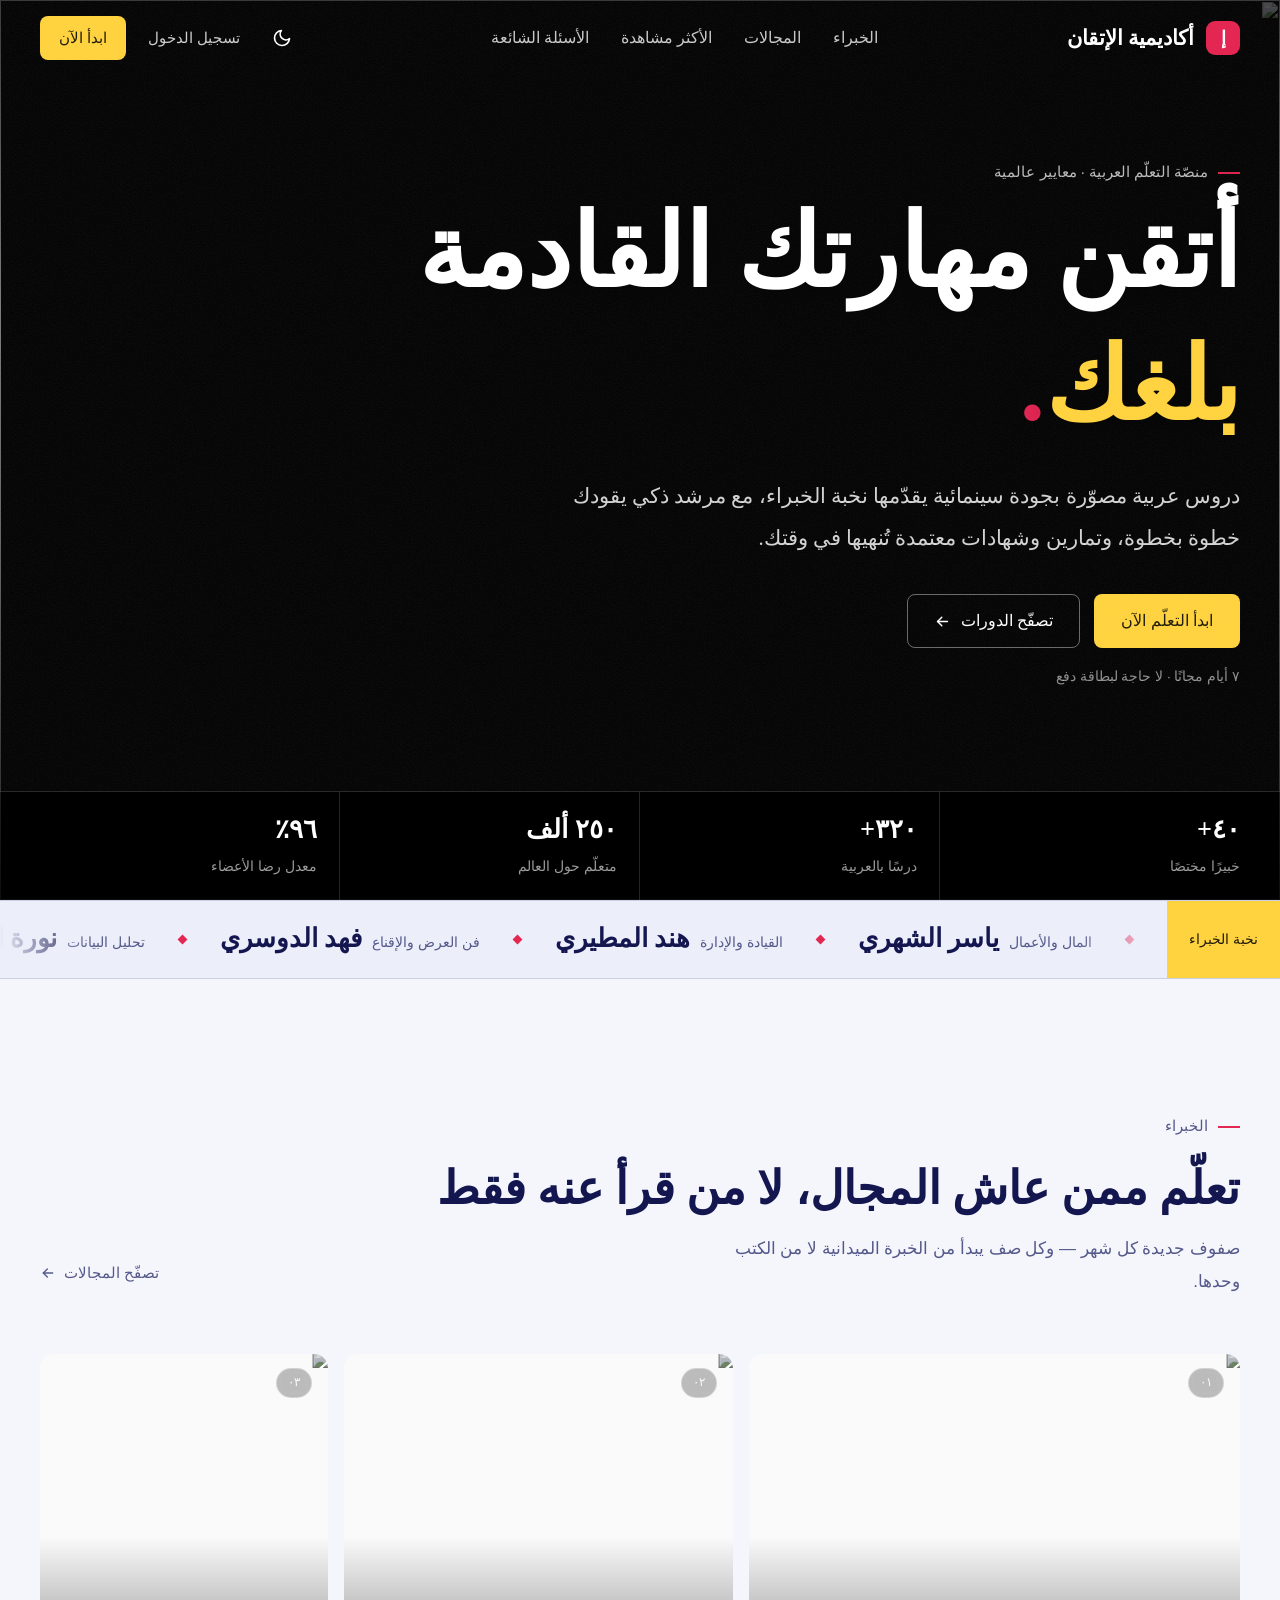
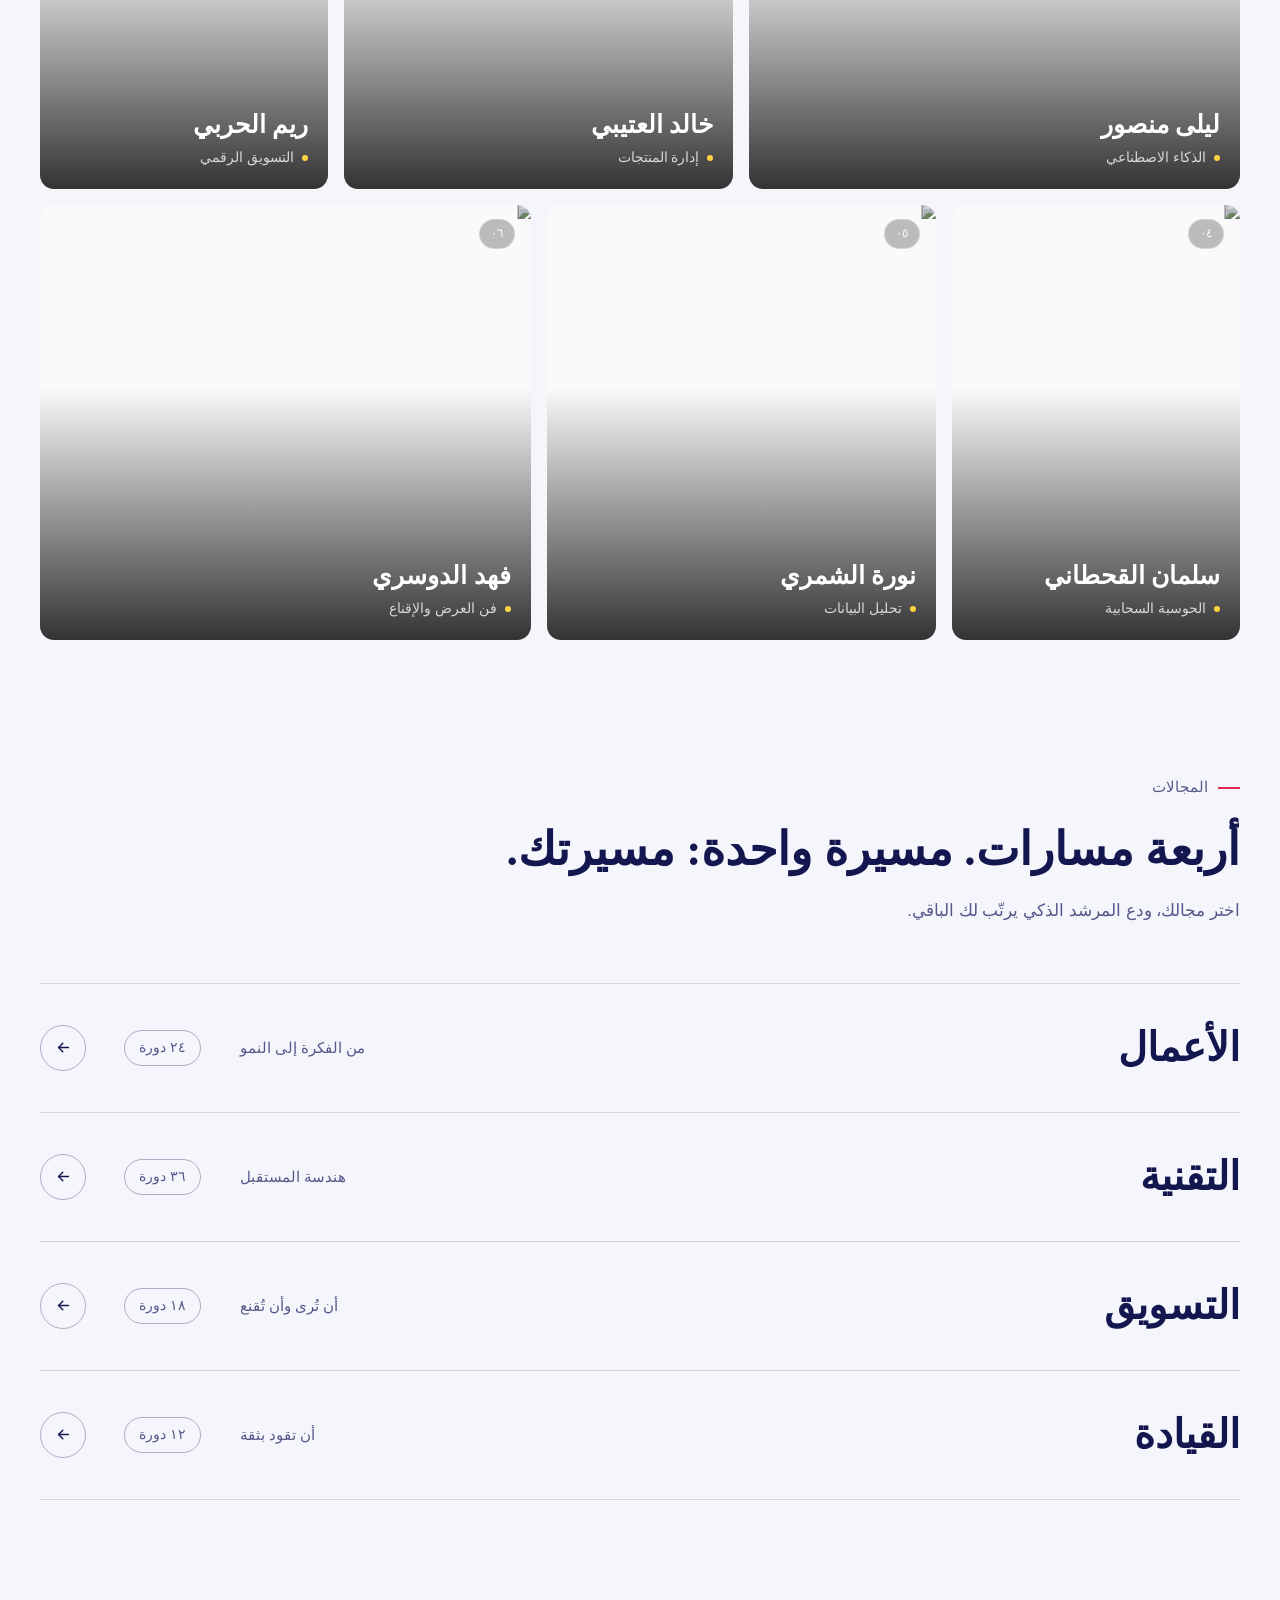
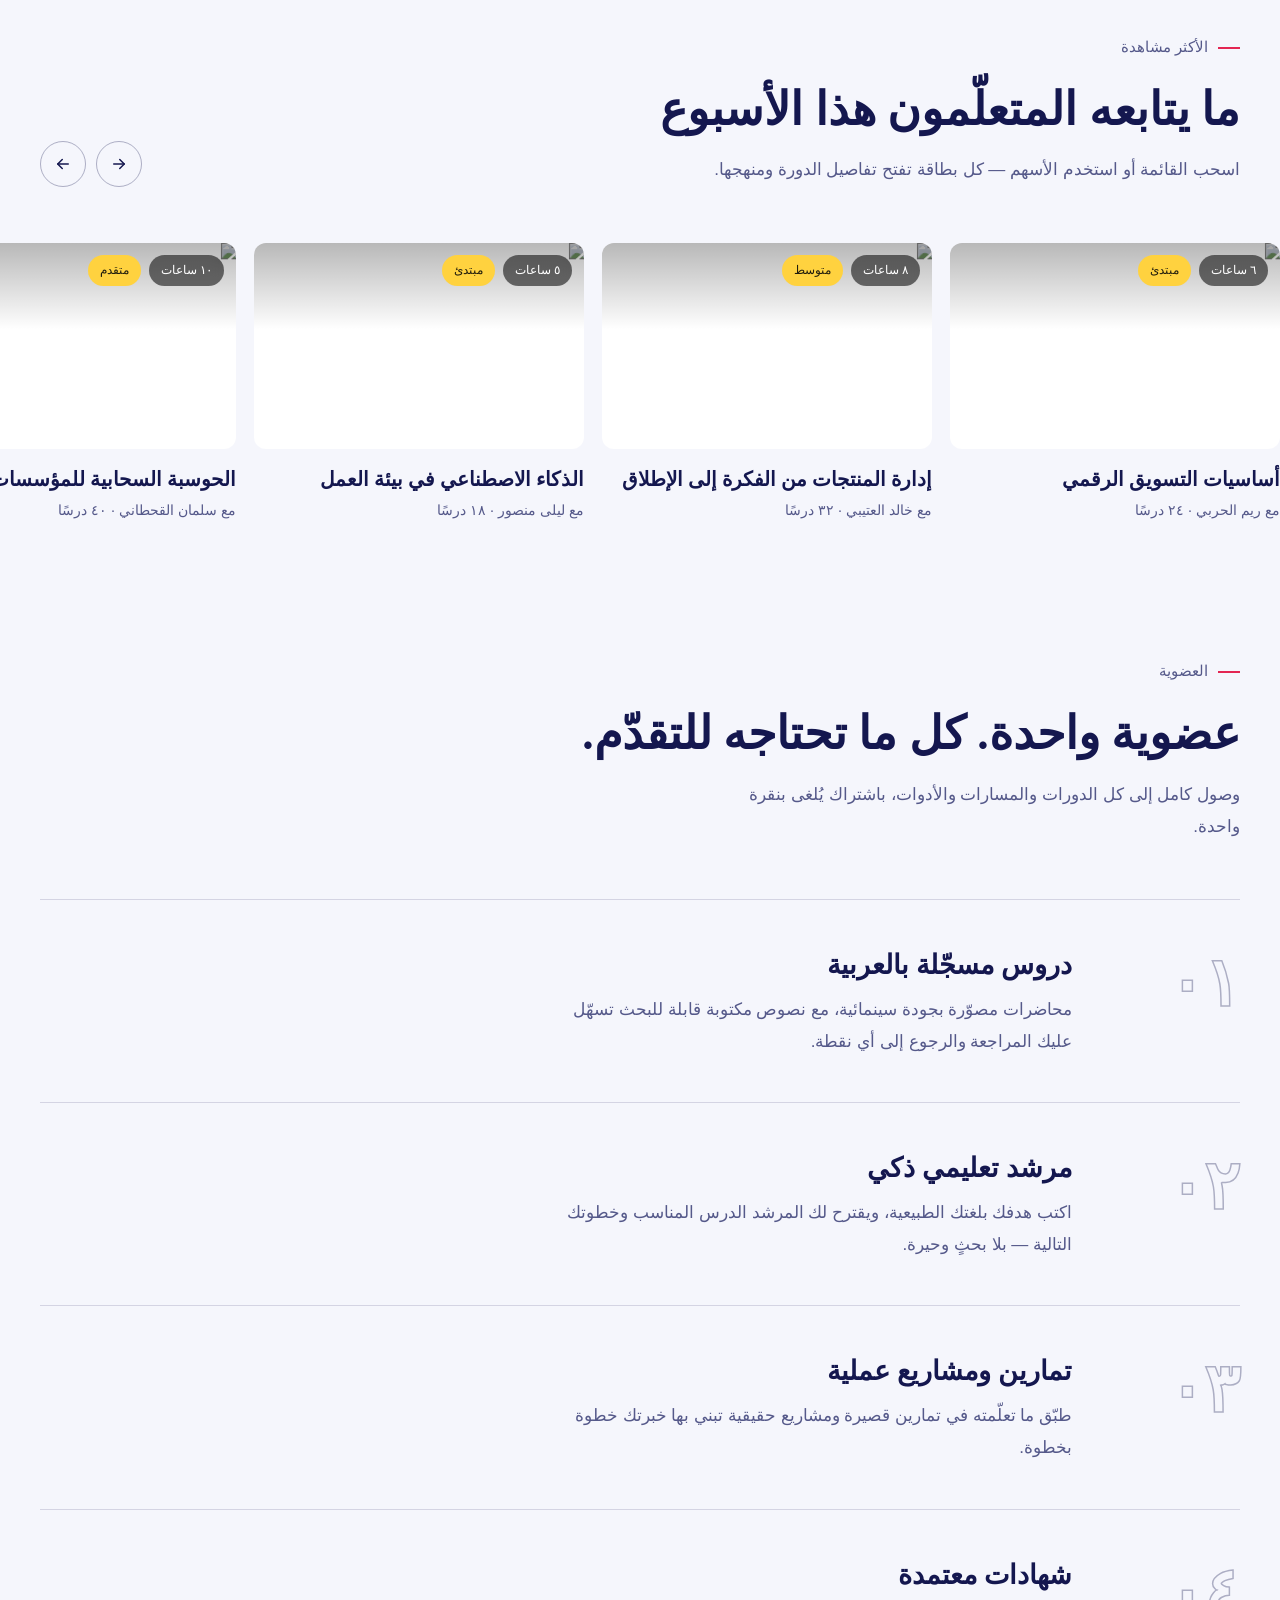
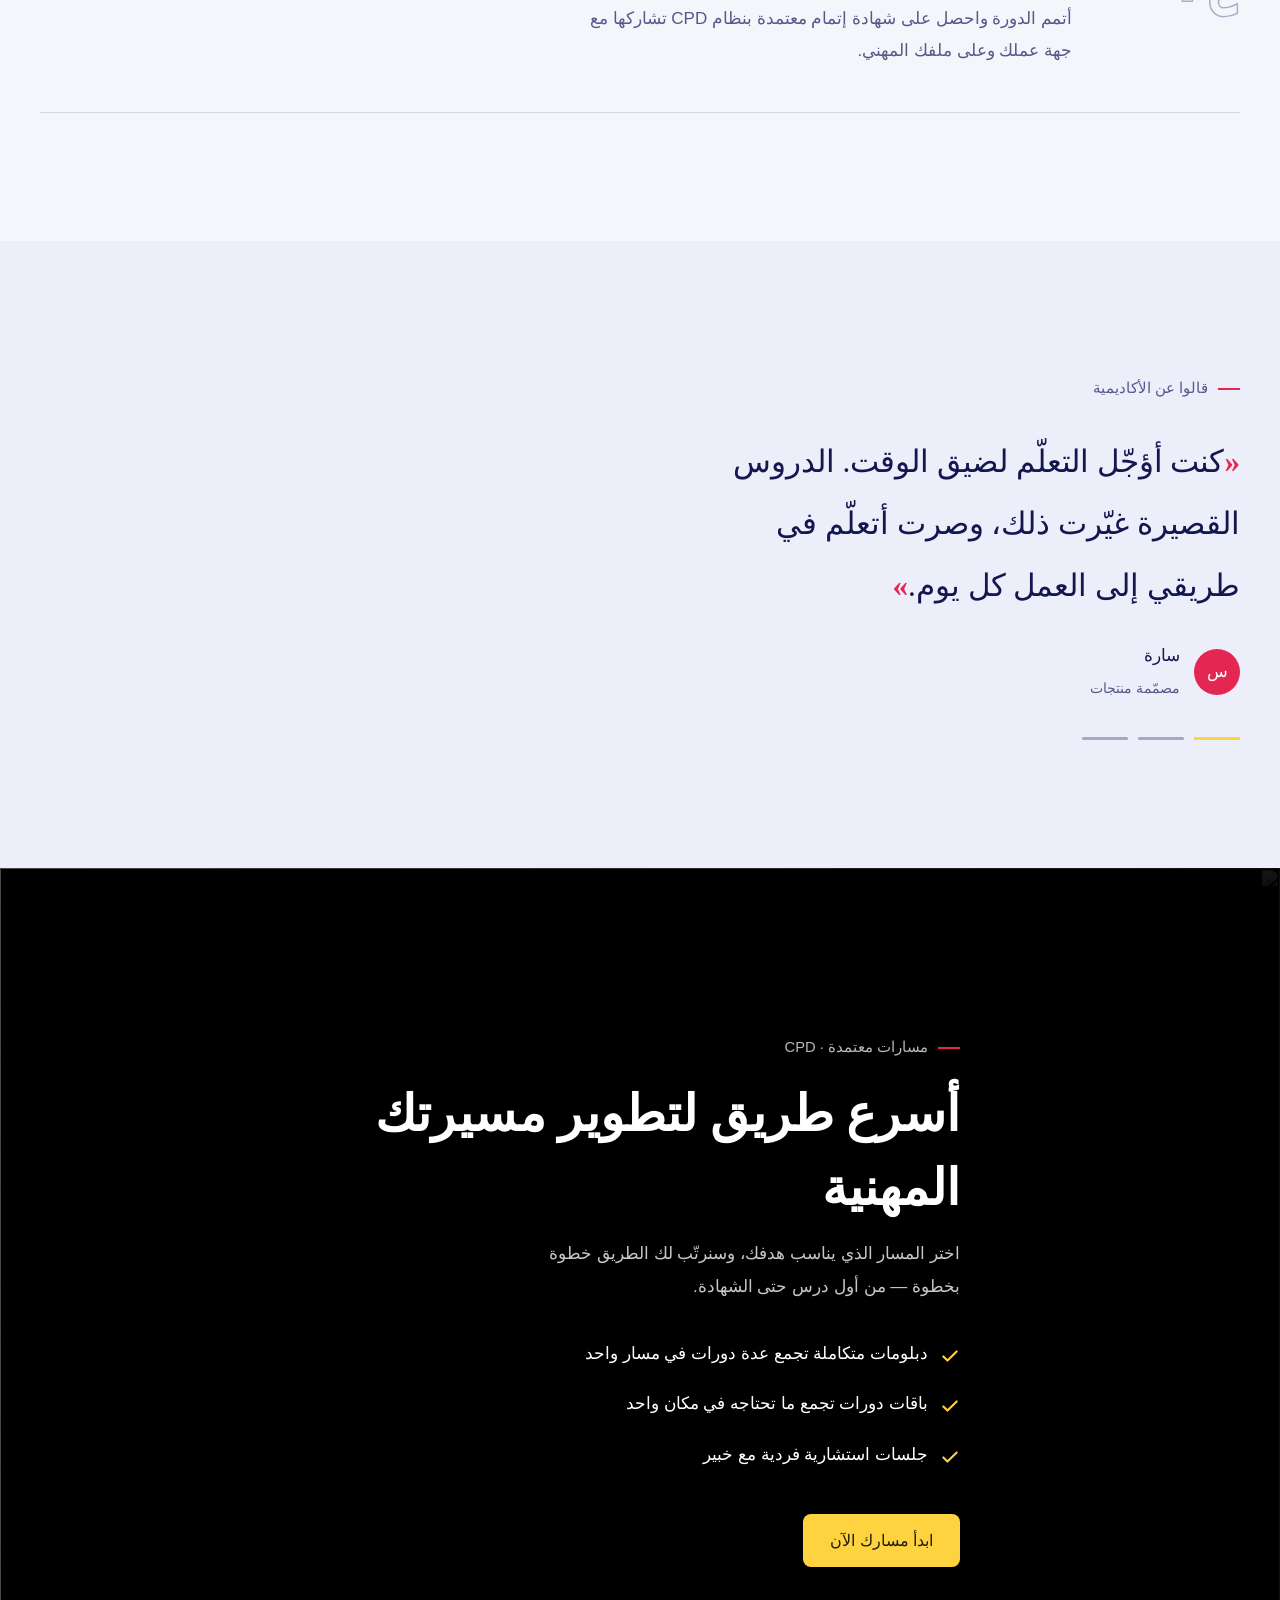
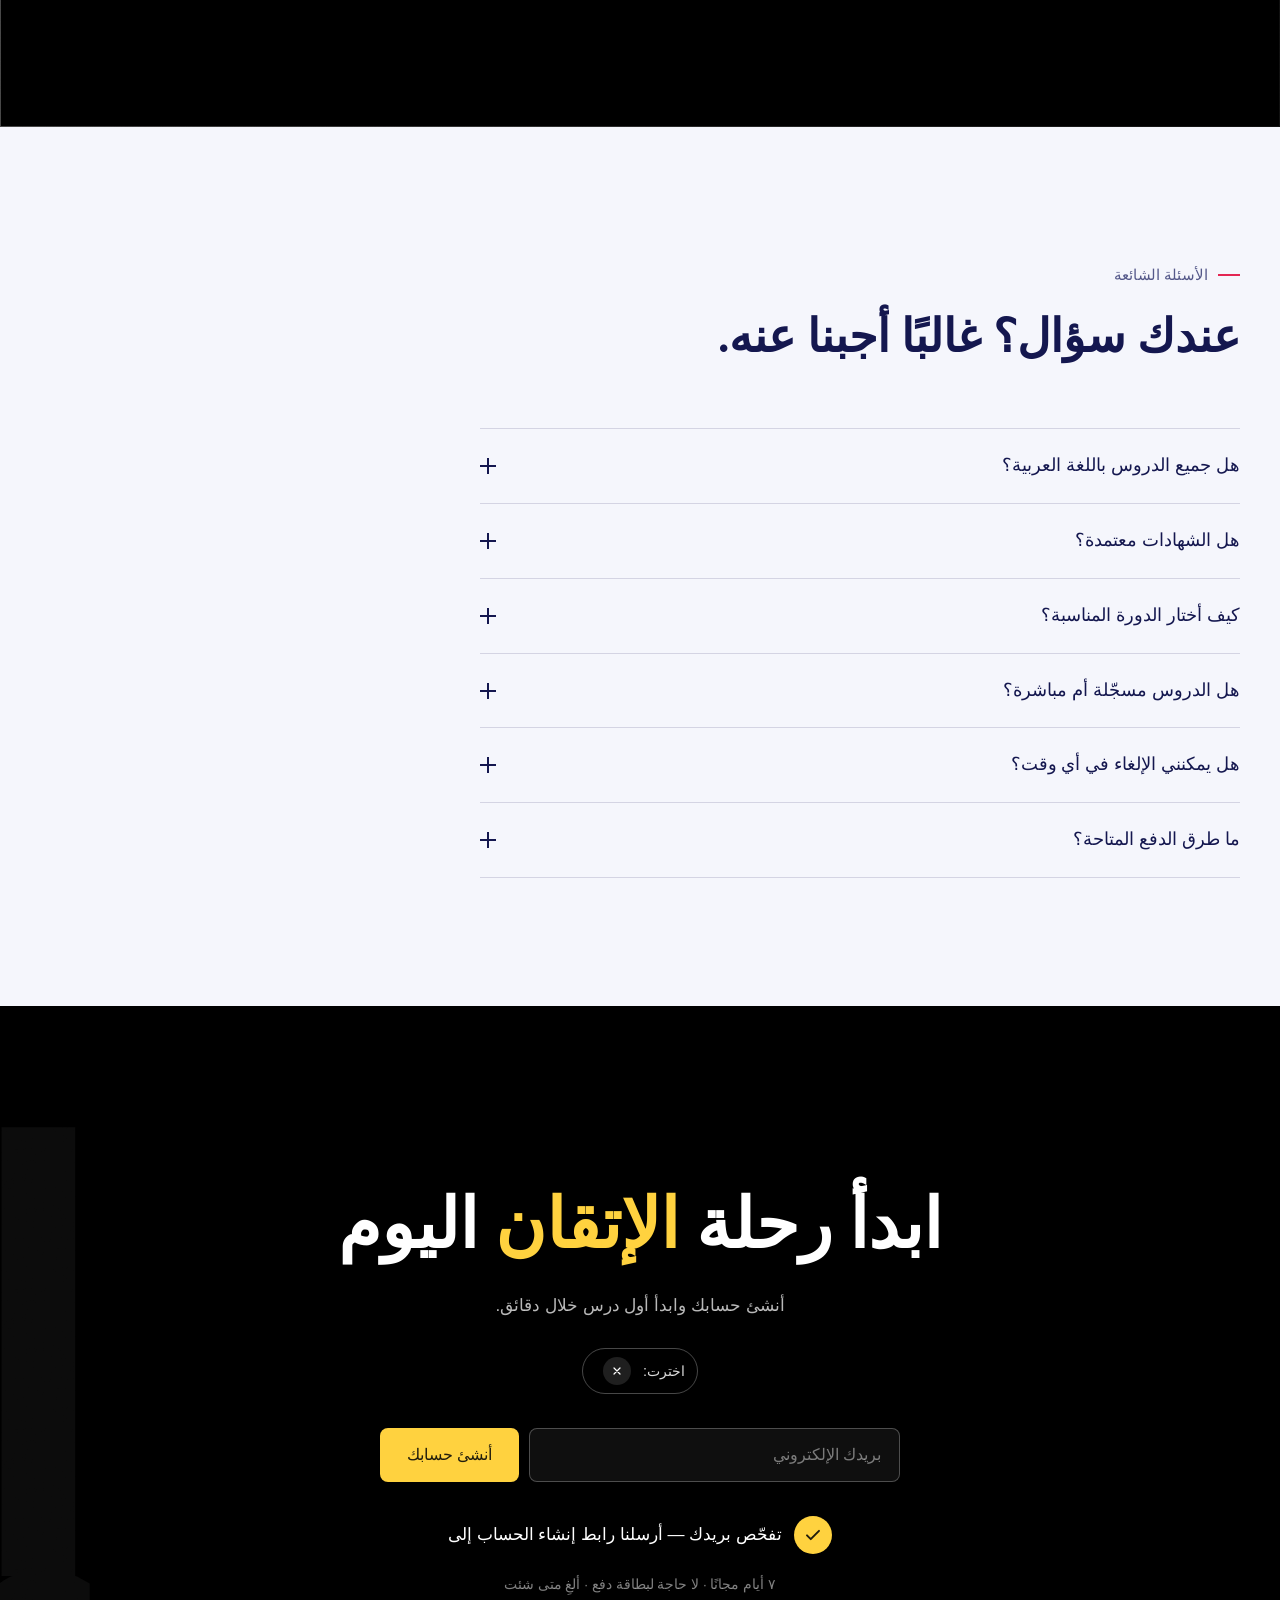
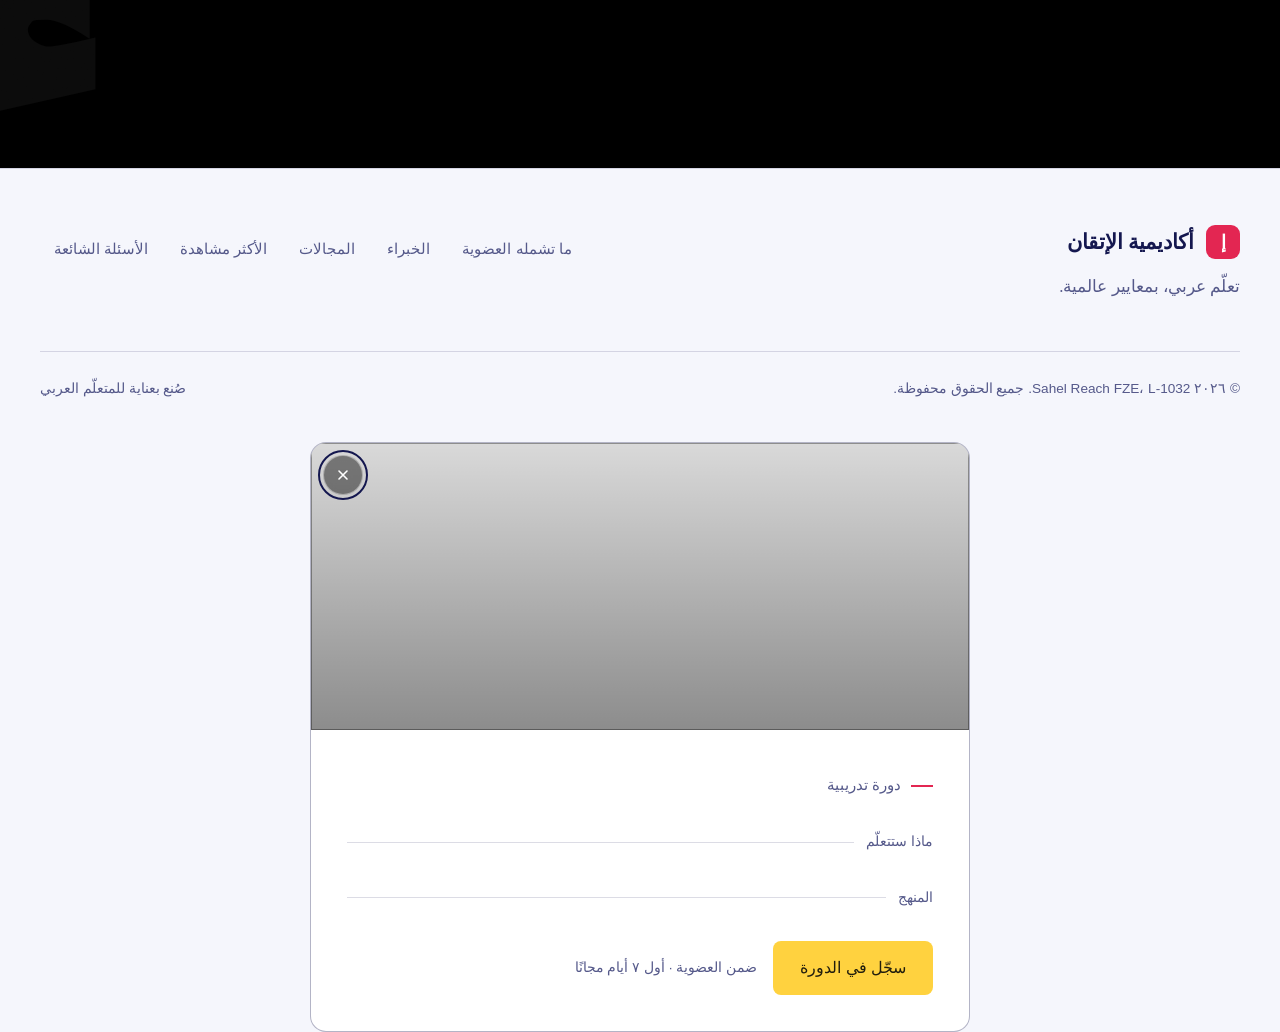
==== landing_6/index.html @ b489797e "add landing page" ====
<!doctype html>
<html lang="ar" dir="rtl">
<head>
<meta charset="utf-8">
<meta name="viewport" content="width=device-width, initial-scale=1, viewport-fit=cover">
<title>أكاديمية الإتقان | أتقن مهارتك القادمة بلغتك</title>
<meta name="description" content="دروس عربية مصوّرة بجودة سينمائية يقدّمها نخبة الخبراء، مع مرشد ذكي وتمارين وشهادات معتمدة.">
<meta name="theme-color" content="#000000" id="metaTheme">
<meta name="color-scheme" content="dark light">
<script>
/* Apply the saved (or system) theme before first paint to avoid a flash */
(function(){try{var t=localStorage.getItem("ma-theme");if(t!=="light"&&t!=="dark"){t=window.matchMedia&&window.matchMedia("(prefers-color-scheme: light)").matches?"light":"dark"}document.documentElement.setAttribute("data-theme",t)}catch(e){document.documentElement.setAttribute("data-theme","dark")}})();
</script>
<link rel="preconnect" href="https://cdn.jsdelivr.net" crossorigin>
<!-- Thmanyah font family (Sans / Serif Display / Serif Text) -->
<link rel="stylesheet" href="https://cdn.jsdelivr.net/npm/@dawod/thmanyah-font-web/index.css">
<style>
/* ================= Tokens ================= */
:root{
  --sans:"Thmanyah Sans","Segoe UI",Tahoma,sans-serif;
  --display:"Thmanyah Serif Display","Traditional Arabic",Georgia,serif;
  --text:"Thmanyah Serif Text","Traditional Arabic",Georgia,serif;
  --crimson:#e32652;
  --on-accent:#211d0d;
  --header-h:76px;
  --ease:cubic-bezier(.2,.7,.2,1);
}
:root,:root[data-theme="dark"]{
  color-scheme:dark;
  --bg:#000;--bg-soft:#0b0b0d;--surface:#141518;
  --fg:#fff;--muted:#9ea0a9;
  --line:rgba(255,255,255,.12);--line-strong:rgba(255,255,255,.24);
  --accent:#dcff00;--focus:#dcff00;--danger:#ff6d8d;
}
:root[data-theme="light"]{
  color-scheme:light;
  --bg:#f5f6fc;--bg-soft:#eceefa;--surface:#fff;
  --fg:#14174f;--muted:#55598a;
  --line:rgba(20,23,79,.15);--line-strong:rgba(20,23,79,.32);
  --accent:#ffd23f;--focus:#14174f;--danger:#c81e46;
}

/* ================= Base ================= */
*,*::before,*::after{box-sizing:border-box}
html{background:var(--bg);scroll-padding-top:calc(var(--header-h) + 20px)}
@media (prefers-reduced-motion:no-preference){html{scroll-behavior:smooth}}
@media (prefers-reduced-motion:reduce){html{scroll-behavior:auto}}
body{
  margin:0;background:var(--bg);color:var(--fg);
  font-family:var(--sans);font-size:1.0625rem;line-height:1.9;
  -webkit-font-smoothing:antialiased;
  transition:background-color .35s,color .35s;
}
h1,h2,h3,h4,p,blockquote,figure,ul,ol{margin:0}
ul,ol{padding:0;list-style:none}
a{color:inherit}
img,svg{max-width:100%}
img{display:block}
button{font:inherit;color:inherit}
::selection{background:var(--crimson);color:#fff}
:focus-visible{outline:2px solid var(--focus);outline-offset:3px;border-radius:4px}

.container{width:min(1200px,100% - 48px);margin-inline:auto}
.section{padding-block:clamp(72px,10vw,128px)}

/* Eyebrow label — a crimson dash, never letter-spacing on Arabic */
.eyebrow{display:inline-flex;align-items:center;gap:10px;font-size:.92rem;font-weight:500;color:var(--muted)}
.eyebrow::before{content:"";width:22px;height:2px;background:var(--crimson);flex:none}

/* ================= Buttons ================= */
.btn{
  display:inline-flex;align-items:center;justify-content:center;gap:10px;
  font-family:var(--sans);font-size:1rem;font-weight:500;line-height:1.6;
  padding:13px 26px;border-radius:8px;border:1px solid transparent;
  text-decoration:none;cursor:pointer;
  transition:filter .2s,background-color .2s,color .2s,border-color .2s,transform .15s;
}
.btn:active{transform:scale(.97)}
.btn-accent{background:var(--accent);color:var(--on-accent)}
.btn-accent:hover{filter:brightness(1.08)}
.btn-ghost{background:transparent;color:inherit;border-color:var(--line-strong)}
.btn-ghost:hover{border-color:currentColor}
.btn-sm{padding:9px 18px;font-size:.95rem}
.btn svg{width:17px;height:17px}

.icon-btn{
  width:46px;height:46px;border-radius:50%;
  border:1px solid var(--line-strong);background:transparent;
  display:inline-grid;place-items:center;cursor:pointer;flex:none;
  transition:background-color .25s,color .25s,border-color .25s,opacity .25s;
}
.icon-btn:hover:not(:disabled){background:var(--fg);color:var(--bg)}
.icon-btn:disabled{opacity:.3;cursor:default}
.icon-btn svg{width:18px;height:18px;fill:none;stroke:currentColor;stroke-width:2;stroke-linecap:round;stroke-linejoin:round}

/* ================= Skip link ================= */
.skip{position:absolute;inset-inline-start:16px;inset-block-start:-96px;background:var(--accent);color:var(--on-accent);padding:12px 24px;border-radius:8px;font-size:.95rem;font-weight:500;z-index:100;text-decoration:none;transition:inset-block-start .2s}
.skip:focus{inset-block-start:16px}

/* ================= Header ================= */
.site-header{
  position:fixed;inset-inline:0;top:0;z-index:50;color:#fff;
  border-bottom:1px solid transparent;
  transition:background-color .3s,color .3s,border-color .3s;
}
/* over the cinematic hero the header is always light-on-dark */
.site-header:not(.scrolled){--line:rgba(255,255,255,.22);--line-strong:rgba(255,255,255,.42)}
.site-header.scrolled{
  color:var(--fg);border-bottom-color:var(--line);background:var(--bg);
}
@supports (backdrop-filter:blur(1px)){
  .site-header.scrolled{background:color-mix(in srgb,var(--bg) 78%,transparent);backdrop-filter:blur(14px);-webkit-backdrop-filter:blur(14px)}
}
.header-in{display:flex;align-items:center;justify-content:space-between;gap:20px;min-height:var(--header-h)}
.brand{display:inline-flex;align-items:center;gap:12px;text-decoration:none}
.brand-mark{width:34px;height:34px;border-radius:9px;background:var(--crimson);color:#fff;display:grid;place-items:center;font-family:var(--display);font-weight:700;font-size:1.15rem;line-height:1;flex:none}
.brand-name{font-family:var(--display);font-weight:700;font-size:1.3rem;line-height:1.4}
.nav-links{display:flex;gap:4px}
.nav-links a{padding:10px 14px;text-decoration:none;opacity:.78;font-size:.97rem;border-radius:6px;transition:opacity .2s}
.nav-links a:hover{opacity:1;text-decoration:underline;text-underline-offset:8px;text-decoration-thickness:1.5px}
.nav-actions{display:flex;align-items:center;gap:8px}
.login-link{background:none;border:0;cursor:pointer;text-decoration:none;padding:10px 14px;font-size:.95rem;opacity:.8}
.login-link:hover{opacity:1}
.theme-toggle{width:40px;height:40px;border-radius:8px;border:1px solid transparent;background:transparent;display:grid;place-items:center;cursor:pointer;transition:border-color .2s}
.theme-toggle:hover{border-color:var(--line-strong)}
.theme-toggle svg{width:20px;height:20px;fill:none;stroke:currentColor;stroke-width:2;stroke-linecap:round;stroke-linejoin:round}
.theme-toggle .i-moon{display:none}
.theme-toggle[data-mode="light"] .i-sun{display:none}
.theme-toggle[data-mode="light"] .i-moon{display:block}
.burger{display:none;width:42px;height:42px;border-radius:8px}
@media (max-width:960px){.nav-links{display:none}.burger{display:inline-grid}}
@media (max-width:520px){.login-link{display:none}}

/* ================= Full-screen mobile menu ================= */
.menu{position:fixed;inset:0;z-index:70;background:var(--bg);display:flex;flex-direction:column;opacity:0;visibility:hidden;transition:opacity .3s,visibility .3s}
.menu.open{opacity:1;visibility:visible}
.menu-top{display:flex;align-items:center;justify-content:space-between;min-height:var(--header-h)}
.menu-nav{flex:1;display:flex;flex-direction:column;justify-content:center;padding-block:24px}
.menu-nav a{
  display:flex;align-items:center;gap:18px;padding-block:18px;
  border-top:1px solid var(--line);text-decoration:none;color:var(--fg);
  font-family:var(--display);font-weight:700;font-size:clamp(1.5rem,6.5vw,2.3rem);line-height:1.5;
  opacity:0;transform:translateY(14px);
  transition:opacity .45s var(--ease),transform .45s var(--ease);
}
.menu-nav a:last-of-type{border-bottom:1px solid var(--line)}
.menu.open .menu-nav a{opacity:1;transform:none}
.menu.open .menu-nav a:nth-child(1){transition-delay:.06s}
.menu.open .menu-nav a:nth-child(2){transition-delay:.12s}
.menu.open .menu-nav a:nth-child(3){transition-delay:.18s}
.menu.open .menu-nav a:nth-child(4){transition-delay:.24s}
.m-idx{font-family:var(--sans);font-size:.85rem;font-weight:500;color:var(--accent)}
.menu-nav svg{margin-inline-start:auto;width:22px;height:22px;color:var(--muted);flex:none}
.menu-foot{display:flex;gap:12px;padding-block:28px;flex-wrap:wrap}
.menu-foot .btn{flex:1;min-width:150px}

/* ================= Cinematic islands (always dark, both themes) ================= */
.cinema{position:relative;background:#000;color:#fff;overflow:hidden}
.cinema .eyebrow{color:rgba(255,255,255,.72)}
.cinema .btn-ghost{color:#fff;border-color:rgba(255,255,255,.4)}
.cinema .btn-ghost:hover{border-color:#fff;background:rgba(255,255,255,.08)}
.grain::after{
  content:"";position:absolute;inset:0;z-index:2;pointer-events:none;opacity:.08;mix-blend-mode:overlay;
  background-image:url("data:image/svg+xml,%3Csvg xmlns='http://www.w3.org/2000/svg' width='140' height='140'%3E%3Cfilter id='n'%3E%3CfeTurbulence type='fractalNoise' baseFrequency='.9' numOctaves='2' stitchTiles='stitch'/%3E%3CfeColorMatrix type='saturate' values='0'/%3E%3C/filter%3E%3Crect width='140' height='140' filter='url(%23n)'/%3E%3C/svg%3E");
}

/* ================= Hero ================= */
.hero{min-height:100vh;min-height:100svh;display:flex;flex-direction:column}
.hero-media{position:absolute;inset:0;z-index:0;overflow:hidden}
.hero-media img{width:100%;height:100%;object-fit:cover;filter:grayscale(.5) contrast(1.06) brightness(.72)}
@media (prefers-reduced-motion:no-preference){
  .hero-media img{animation:kb 30s var(--ease) infinite alternate;will-change:transform}
}
@keyframes kb{from{transform:scale(1.06)}to{transform:scale(1.17) translate(-1.5%,-1.5%)}}
.hero-scrim{position:absolute;inset:0;z-index:1;background:linear-gradient(180deg,rgba(0,0,0,.62) 0%,rgba(0,0,0,.12) 34%,rgba(0,0,0,.3) 62%,rgba(0,0,0,.84) 100%)}
.hero-main{position:relative;z-index:3;flex:1;display:flex;align-items:center;padding-top:calc(var(--header-h) + 24px);padding-bottom:48px}
.hero h1{font-family:var(--display);font-weight:900;font-size:clamp(2.6rem,8.2vw,6.3rem);line-height:1.32;text-shadow:0 2px 34px rgba(0,0,0,.5)}
.hero h1 .line{display:block}
.hl{color:var(--accent)}
.pr{color:var(--crimson)}
.hero-sub{max-width:42rem;color:rgba(255,255,255,.82);font-family:var(--text);font-size:clamp(1.05rem,2vw,1.3rem);line-height:2;margin-top:22px}
.hero-cta{display:flex;flex-wrap:wrap;gap:14px;margin-top:36px}
.hero-note{margin-top:16px;font-size:.85rem;color:rgba(255,255,255,.55)}
.hero-stats{position:relative;z-index:3;border-top:1px solid rgba(255,255,255,.16);background:rgba(0,0,0,.35)}
.stats-in{display:grid;grid-template-columns:repeat(4,1fr)}
.stat{padding:18px 22px;border-inline-start:1px solid rgba(255,255,255,.14)}
.stat:first-child{border-inline-start:0;padding-inline-start:0}
.stat b{display:block;font-family:var(--display);font-weight:700;font-size:clamp(1.15rem,2.4vw,1.65rem);line-height:1.5}
.stat span{font-size:.85rem;color:rgba(255,255,255,.6)}
@media (max-width:720px){
  .stats-in{grid-template-columns:1fr 1fr}
  .stat{border-inline-start:0;padding:12px 0}
  .stat:nth-child(n+3){border-top:1px solid rgba(255,255,255,.14)}
}
/* staggered entrance */
@media (prefers-reduced-motion:no-preference){
  .hero .eyebrow,.hero h1 .line,.hero-sub,.hero-cta,.hero-note{
    opacity:0;transform:translateY(26px);animation:settle .9s var(--ease) forwards;
  }
  .hero .eyebrow{animation-delay:.1s}
  .hero h1 .line:nth-child(1){animation-delay:.25s}
  .hero h1 .line:nth-child(2){animation-delay:.42s}
  .hero-sub{animation-delay:.58s}
  .hero-cta{animation-delay:.72s}
  .hero-note{animation-delay:.82s}
}
@keyframes settle{to{opacity:1;transform:none}}

/* ================= Experts marquee ================= */
.mq-band{display:flex;align-items:stretch;border-block:1px solid var(--line);background:var(--bg-soft);transition:background-color .35s,border-color .35s}
.mq-label{flex:none;display:flex;align-items:center;padding:14px 22px;font-size:.85rem;font-weight:500;background:var(--accent);color:var(--on-accent)}
.mq-mask{flex:1;overflow:hidden;-webkit-mask-image:linear-gradient(90deg,transparent,#000 8%,#000 92%,transparent);mask-image:linear-gradient(90deg,transparent,#000 8%,#000 92%,transparent)}
.mq-track{display:flex;width:max-content;direction:ltr}
@media (prefers-reduced-motion:no-preference){
  .mq-track{animation:mq 48s linear infinite}
  .mq-band:hover .mq-track{animation-play-state:paused}
}
@keyframes mq{to{transform:translateX(-50%)}}
@media (prefers-reduced-motion:reduce){.mq-mask{overflow-x:auto}}
.mq-set{display:flex;align-items:center;flex:none;padding-block:18px}
.mq-item{display:flex;align-items:baseline;gap:10px;white-space:nowrap}
.mq-name{font-family:var(--display);font-weight:700;font-size:clamp(1.15rem,2.4vw,1.6rem);line-height:1.6}
.mq-field{font-size:.85rem;color:var(--muted)}
.mq-sep{width:7px;height:7px;flex:none;background:var(--crimson);transform:rotate(45deg);margin-inline:clamp(18px,3vw,34px)}

/* ================= Section heads ================= */
.sec-head{display:flex;flex-wrap:wrap;align-items:flex-end;justify-content:space-between;gap:24px;margin-bottom:clamp(36px,5vw,56px)}
.sec-head h2{font-family:var(--display);font-weight:700;font-size:clamp(1.75rem,4vw,2.85rem);line-height:1.5;margin-top:14px}
.sec-sub{color:var(--muted);max-width:56ch;margin-top:10px}
.sec-link{display:inline-flex;align-items:center;gap:8px;font-size:.95rem;color:var(--muted);text-decoration:none;padding-bottom:10px;transition:color .2s}
.sec-link:hover{color:var(--fg)}
.sec-link svg{width:16px;height:16px;fill:none;stroke:currentColor;stroke-width:2;stroke-linecap:round;stroke-linejoin:round;transition:transform .3s}
.sec-link:hover svg{transform:translateX(-4px)}
.rail-nav{display:flex;gap:10px}

/* ================= Experts (asymmetric editorial grid) ================= */
.experts{display:grid;grid-template-columns:repeat(12,1fr);gap:16px;grid-auto-rows:clamp(280px,34vw,440px)}
.experts .sp5{grid-column:span 5}
.experts .sp4{grid-column:span 4}
.experts .sp3{grid-column:span 3}
.exp-card{position:relative;display:block;height:100%;border-radius:14px;overflow:hidden;background:var(--surface);text-decoration:none;color:#fff}
.exp-card img{position:absolute;inset:0;width:100%;height:100%;object-fit:cover;filter:grayscale(.65) contrast(1.05) brightness(.85);transform:scale(1.02);transition:transform .8s var(--ease),filter .5s}
.exp-card:hover img{transform:scale(1.07);filter:grayscale(0) contrast(1.02) brightness(.95)}
.exp-scrim{position:absolute;inset:0;background:linear-gradient(180deg,rgba(0,0,0,.02) 42%,rgba(0,0,0,.8) 100%)}
.exp-idx{position:absolute;inset-block-start:14px;inset-inline-start:16px;font-size:.78rem;color:rgba(255,255,255,.9);border:1px solid rgba(255,255,255,.35);border-radius:999px;padding:2px 11px;background:rgba(0,0,0,.25);backdrop-filter:blur(4px)}
.exp-info{position:absolute;inset-inline:0;inset-block-end:0;padding:18px 20px}
.exp-info h3{font-family:var(--display);font-weight:700;font-size:clamp(1.15rem,2vw,1.55rem);line-height:1.5}
.exp-field{display:flex;align-items:center;gap:8px;font-size:.85rem;color:rgba(255,255,255,.78);margin-top:2px}
.exp-field::before{content:"";width:6px;height:6px;border-radius:50%;background:var(--accent);flex:none}
.exp-go{position:absolute;inset-block-end:18px;inset-inline-end:16px;width:38px;height:38px;border-radius:50%;border:1px solid rgba(255,255,255,.45);display:grid;place-items:center;opacity:0;transform:translateY(8px);transition:.3s}
.exp-go svg{width:15px;height:15px;fill:none;stroke:#fff;stroke-width:2;stroke-linecap:round;stroke-linejoin:round}
.exp-card:hover .exp-go{opacity:1;transform:none}
@media (max-width:860px){
  .experts{grid-template-columns:1fr 1fr;grid-auto-rows:clamp(200px,52vw,300px)}
  .experts .sp3,.experts .sp4,.experts .sp5{grid-column:auto}
}

/* ================= Category index + cursor preview ================= */
.cat-row{
  display:grid;grid-template-columns:1fr auto auto auto;align-items:center;
  gap:clamp(16px,3vw,40px);padding-block:clamp(20px,3.5vw,34px);
  border-top:1px solid var(--line);text-decoration:none;transition:background-color .25s;
}
.cat-list li:last-child .cat-row{border-bottom:1px solid var(--line)}
.cat-row:hover{background:var(--bg-soft)}
.cat-name{font-family:var(--display);font-weight:700;font-size:clamp(1.5rem,3.4vw,2.5rem);line-height:1.5;transition:transform .3s var(--ease)}
.cat-row:hover .cat-name{transform:translateX(-10px)}
.cat-desc{color:var(--muted);font-size:.95rem}
.cat-count{font-size:.85rem;color:var(--muted);border:1px solid var(--line-strong);border-radius:999px;padding:4px 14px;white-space:nowrap}
.cat-arrow{width:46px;height:46px;border:1px solid var(--line-strong);border-radius:50%;display:grid;place-items:center;transition:background-color .3s,border-color .3s,color .3s}
.cat-arrow svg{width:17px;height:17px;fill:none;stroke:currentColor;stroke-width:2;stroke-linecap:round;stroke-linejoin:round;transition:transform .3s}
.cat-row:hover .cat-arrow{background:var(--accent);border-color:var(--accent);color:var(--on-accent)}
.cat-row:hover .cat-arrow svg{transform:translateX(-4px)}
@media (max-width:760px){.cat-desc{display:none}}
@media (max-width:480px){.cat-count{display:none}.cat-arrow{width:40px;height:40px}}
.cat-preview{position:fixed;top:0;left:0;width:290px;z-index:45;pointer-events:none}
.cat-preview-in{
  aspect-ratio:4/3;border-radius:14px;overflow:hidden;border:1px solid var(--line-strong);
  box-shadow:0 24px 60px rgba(0,0,0,.35);opacity:0;transform:scale(.85);
  transition:opacity .3s,transform .35s var(--ease);
}
.cat-preview.on .cat-preview-in{opacity:1;transform:scale(1)}
.cat-preview img{width:100%;height:100%;object-fit:cover;filter:grayscale(.2) contrast(1.05)}

/* ================= Course rail ================= */
.rail{
  display:flex;gap:18px;overflow-x:auto;scroll-snap-type:x proximity;
  padding-inline-start:max(24px,calc((100% - 1200px)/2));padding-inline-end:24px;
  scrollbar-width:none;cursor:grab;
}
.rail::-webkit-scrollbar{display:none}
.rail.dragging{cursor:grabbing;scroll-snap-type:none}
.rail.dragging *{user-select:none}
.rail > li{flex:none;width:min(76vw,330px);scroll-snap-align:start}
.course{display:block;width:100%;text-align:start;background:none;border:0;padding:0;cursor:pointer}
.course-cover{position:relative;display:block;aspect-ratio:16/10;border-radius:12px;overflow:hidden;background:var(--surface)}
.course-cover img{position:absolute;inset:0;width:100%;height:100%;object-fit:cover;filter:grayscale(.55) contrast(1.05) brightness(.88);transform:scale(1.02);transition:transform .7s var(--ease),filter .5s;-webkit-user-drag:none;user-select:none}
.course:hover .course-cover img{transform:scale(1.07);filter:grayscale(0) brightness(.95)}
.course-cover::after{content:"";position:absolute;inset:0;background:linear-gradient(180deg,rgba(0,0,0,.28),transparent 42%)}
.chips{position:absolute;inset-block-start:12px;inset-inline-start:12px;display:flex;gap:8px;z-index:1}
.chip{font-size:.78rem;padding:4px 12px;border-radius:999px;background:rgba(0,0,0,.55);color:#fff;backdrop-filter:blur(6px)}
.chip.level{background:var(--accent);color:var(--on-accent)}
.play{
  position:absolute;inset:0;margin:auto;width:58px;height:58px;border-radius:50%;
  background:var(--accent);color:var(--on-accent);display:grid;place-items:center;
  opacity:0;transform:scale(.8);transition:opacity .3s,transform .35s var(--ease);z-index:1;
}
.play svg{width:20px;height:20px;fill:currentColor}
.course:hover .play{opacity:1;transform:scale(1)}
.course-title{display:block;font-family:var(--display);font-weight:700;font-size:1.25rem;line-height:1.6;margin-top:14px}
.course:hover .course-title,.course:focus-visible .course-title{text-decoration:underline;text-underline-offset:6px;text-decoration-thickness:1.5px}
.course-meta{display:block;font-size:.9rem;color:var(--muted);margin-top:2px}

/* ================= Membership (numbered editorial rows) ================= */
.feats{border-top:1px solid var(--line);transition:border-color .35s}
.feat{
  display:grid;grid-template-columns:120px 1fr;gap:clamp(20px,4vw,48px);align-items:start;
  padding-block:clamp(28px,4vw,44px);border-bottom:1px solid var(--line);transition:border-color .35s;
}
.feat-num{font-family:var(--display);font-weight:900;font-size:clamp(2.6rem,6vw,4.2rem);line-height:1.2;color:var(--muted);opacity:.45;transition:opacity .3s}
.feat:hover .feat-num{opacity:.95}
@supports (-webkit-text-stroke:1px #000){
  .feat-num{color:transparent;opacity:1;-webkit-text-stroke:1.5px var(--line-strong)}
  .feat:hover .feat-num{-webkit-text-stroke-color:var(--crimson)}
}
.feat h3{font-family:var(--display);font-weight:700;font-size:clamp(1.3rem,2.4vw,1.7rem);line-height:1.6}
.feat p{color:var(--muted);max-width:54ch;margin-top:6px}
@media (max-width:640px){.feat{grid-template-columns:1fr;gap:4px;padding-block:26px}.feat-num{font-size:2.1rem}}

/* ================= Testimonials rotator ================= */
.quotes-sec{background:var(--bg-soft);transition:background-color .35s}
.quote-stage{position:relative;margin-top:28px}
.quote-slide{position:absolute;inset-inline:0;top:0;opacity:0;transform:translateY(18px);transition:opacity .6s,transform .6s var(--ease);pointer-events:none}
.quote-slide.active{opacity:1;transform:none;pointer-events:auto}
.quote-slide blockquote{font-family:var(--text);font-weight:400;font-size:clamp(1.3rem,3vw,1.95rem);line-height:2;max-width:34ch}
.qq{color:var(--crimson);font-family:var(--display);font-weight:900}
.q-who{display:flex;align-items:center;gap:14px;margin-top:22px}
.qa{width:46px;height:46px;border-radius:50%;background:var(--crimson);color:#fff;display:grid;place-items:center;font-weight:500;flex:none}
.qname{font-weight:500}
.qrole{color:var(--muted);font-size:.9rem}
.quote-nav{display:flex;gap:10px;margin-top:32px}
.qdot{width:46px;height:3px;border:0;padding:0;border-radius:99px;background:var(--line-strong);cursor:pointer;position:relative;overflow:hidden}
.qdot span{position:absolute;inset:0;background:var(--accent);transform:scaleX(0);transform-origin:right center}
.qdot.active span{animation:qfill 6s linear forwards}
.qdot:not(.active) span{animation:none;transform:scaleX(0)}
.quotes-sec:hover .qdot.active span{animation-play-state:paused}
@keyframes qfill{to{transform:scaleX(1)}}

/* ================= Career band (cinematic) ================= */
.band-media{position:absolute;inset:0;z-index:0}
.band-media img{width:100%;height:100%;object-fit:cover;filter:grayscale(.55) brightness(.5) contrast(1.05)}
.band-scrim{position:absolute;inset:0;z-index:1;background:linear-gradient(to left,rgba(0,0,0,.84),rgba(0,0,0,.25))}
.band-body{position:relative;z-index:3;max-width:640px;padding-block:clamp(90px,14vw,160px)}
.band-body h2{font-family:var(--display);font-weight:700;font-size:clamp(1.9rem,4.5vw,3.1rem);line-height:1.5;margin-top:16px}
.band-lead{color:rgba(255,255,255,.78);margin-top:12px;max-width:48ch}
.paths{margin-block:26px 34px}
.paths li{display:flex;gap:12px;align-items:flex-start;padding-block:9px}
.paths svg{width:20px;height:20px;flex:none;margin-top:8px;fill:none;stroke:var(--accent);stroke-width:2.5;stroke-linecap:round;stroke-linejoin:round}

/* ================= FAQ ================= */
.faq{max-width:760px}
.faq details{border-top:1px solid var(--line);transition:border-color .35s}
.faq details:last-child{border-bottom:1px solid var(--line)}
.faq summary{display:flex;align-items:center;justify-content:space-between;gap:20px;padding-block:22px;cursor:pointer;list-style:none;font-size:1.1rem;font-weight:500;line-height:1.7}
.faq summary::-webkit-details-marker{display:none}
.fx{position:relative;width:16px;height:16px;flex:none}
.fx::before,.fx::after{content:"";position:absolute;inset-inline:0;top:calc(50% - 1px);height:2px;background:var(--fg);transition:transform .35s var(--ease)}
.fx::after{transform:rotate(90deg)}
details[open] .fx::before{transform:rotate(45deg)}
details[open] .fx::after{transform:rotate(135deg)}
.faq-body{padding:0 0 26px;max-width:64ch;color:var(--muted)}
@media (prefers-reduced-motion:no-preference){
  .faq details[open] .faq-body{animation:fadeIn .45s ease}
}
@keyframes fadeIn{from{opacity:0;transform:translateY(-6px)}to{opacity:1;transform:none}}

/* ================= Final CTA (cinematic, always black) ================= */
.final{padding-block:clamp(96px,14vw,170px);text-align:center}
.final-glyph{
  position:absolute;inset-inline-end:-4%;top:50%;transform:translateY(-50%);z-index:0;
  font-family:var(--display);font-weight:900;font-size:min(46vw,560px);line-height:1;
  color:rgba(255,255,255,.045);pointer-events:none;user-select:none;
}
.final .container{position:relative;z-index:3}
.final h2{font-family:var(--display);font-weight:900;font-size:clamp(2.1rem,6vw,4.3rem);line-height:1.45}
.final h2 em{font-style:normal;color:var(--accent)}
.final .sub{color:rgba(255,255,255,.72);margin-top:14px}
.interest{display:inline-flex;align-items:center;gap:12px;margin-top:26px;padding:8px 12px 8px 20px;border:1px solid rgba(255,255,255,.28);border-radius:999px;font-size:.9rem;color:rgba(255,255,255,.85)}
.interest b{color:#fff}
.interest button{width:28px;height:28px;border-radius:50%;border:0;background:rgba(255,255,255,.12);color:#fff;display:grid;place-items:center;cursor:pointer}
.interest button:hover{background:var(--crimson)}
.interest svg{width:12px;height:12px;fill:none;stroke:currentColor;stroke-width:2.4;stroke-linecap:round}
.join-form{display:flex;gap:10px;max-width:520px;margin:34px auto 0}
.join-form input{
  flex:1;min-width:0;background:rgba(255,255,255,.06);border:1px solid rgba(255,255,255,.26);
  border-radius:8px;color:#fff;padding:13px 18px;font-family:inherit;font-size:1rem;
}
.join-form input::placeholder{color:rgba(255,255,255,.45)}
.join-form input:focus{outline:none;border-color:var(--accent)}
.join-form input[aria-invalid="true"]{border-color:var(--danger)}
.f-error{color:var(--danger);font-size:.9rem;margin-top:12px}
.f-ok{display:flex;align-items:center;justify-content:center;gap:12px;margin:34px auto 0;max-width:520px;text-align:start}
.ok-ico{width:38px;height:38px;border-radius:50%;background:var(--accent);color:var(--on-accent);display:grid;place-items:center;flex:none}
.ok-ico svg{width:18px;height:18px;fill:none;stroke:currentColor;stroke-width:2.6;stroke-linecap:round;stroke-linejoin:round}
.f-micro{margin-top:18px;font-size:.85rem;color:rgba(255,255,255,.5)}
@media (max-width:560px){.join-form{flex-direction:column}.join-form .btn{width:100%}}

/* ================= Footer ================= */
.site-footer{border-top:1px solid var(--line);padding-block:56px 40px;transition:border-color .35s}
.foot-top{display:flex;flex-wrap:wrap;justify-content:space-between;align-items:flex-start;gap:32px}
.foot-tag{color:var(--muted);margin-top:12px;font-family:var(--text);font-size:1.05rem}
.foot-links{display:flex;flex-wrap:wrap;gap:4px}
.foot-links a{color:var(--muted);text-decoration:none;padding:10px 14px;font-size:.95rem;border-radius:6px;transition:color .2s}
.foot-links a:hover{color:var(--fg)}
.foot-bar{display:flex;flex-wrap:wrap;justify-content:space-between;gap:12px;margin-top:48px;padding-top:24px;border-top:1px solid var(--line);font-size:.85rem;color:var(--muted)}

/* ================= Toast ================= */
.toast{
  position:fixed;inset-block-end:26px;inset-inline:0;margin-inline:auto;z-index:80;
  width:max-content;max-width:min(92vw,480px);
  display:flex;align-items:center;gap:12px;padding:12px 22px 12px 14px;
  background:var(--fg);color:var(--bg);border-radius:10px;box-shadow:0 14px 44px rgba(0,0,0,.4);
  opacity:0;transform:translateY(16px);pointer-events:none;transition:opacity .35s,transform .35s var(--ease);
}
.toast.show{opacity:1;transform:none}
.t-ico{width:26px;height:26px;border-radius:50%;background:var(--accent);color:var(--on-accent);display:grid;place-items:center;flex:none}
.t-ico svg{width:13px;height:13px;fill:none;stroke:currentColor;stroke-width:3;stroke-linecap:round;stroke-linejoin:round}

/* ================= Course dialog ================= */
.modal{
  width:min(660px,94vw);max-height:min(86vh,780px);
  border:1px solid var(--line-strong);border-radius:16px;background:var(--surface);color:var(--fg);
  padding:0;overflow:hidden;display:flex;flex-direction:column;
}
.modal::backdrop{background:rgba(0,0,0,.72)}
@media (prefers-reduced-motion:no-preference){
  .modal[open]{animation:modalIn .4s var(--ease)}
}
@keyframes modalIn{from{opacity:0;transform:translateY(26px) scale(.97)}to{opacity:1;transform:none}}
.modal-media{position:relative;aspect-ratio:16/7;flex:none}
.modal-media img{width:100%;height:100%;object-fit:cover;filter:grayscale(.4) contrast(1.05) brightness(.85)}
.modal-media::after{content:"";position:absolute;inset:0;background:linear-gradient(180deg,rgba(0,0,0,.15),rgba(0,0,0,.45))}
.modal-close{
  position:absolute;inset-block-start:12px;inset-inline-end:12px;z-index:1;
  width:40px;height:40px;border-radius:50%;border:1px solid rgba(255,255,255,.4);
  background:rgba(0,0,0,.45);color:#fff;backdrop-filter:blur(6px);
  display:grid;place-items:center;cursor:pointer;
}
.modal-close svg{width:16px;height:16px;fill:none;stroke:currentColor;stroke-width:2.4;stroke-linecap:round}
.modal-body{padding:clamp(22px,4vw,36px);overflow:auto}
.modal-body h3{font-family:var(--display);font-weight:700;font-size:clamp(1.35rem,3vw,1.8rem);line-height:1.6;margin-top:14px}
.m-meta{color:var(--muted);font-size:.95rem;margin-top:4px}
.m-h{display:flex;align-items:center;gap:12px;font-family:var(--sans);font-size:.9rem;font-weight:500;color:var(--muted);margin:28px 0 12px}
.m-h::after{content:"";flex:1;height:1px;background:var(--line)}
.m-learn li{display:flex;gap:10px;align-items:flex-start;padding-block:6px;font-size:.98rem}
.m-learn svg{width:18px;height:18px;flex:none;margin-top:9px;fill:none;stroke:var(--crimson);stroke-width:2.4;stroke-linecap:round;stroke-linejoin:round}
.m-syllabus li{display:flex;justify-content:space-between;gap:16px;padding-block:11px;border-top:1px solid var(--line);font-size:.95rem}
.ls-t{display:flex;gap:12px;align-items:baseline}
.ls-n{font-size:.8rem;color:var(--crimson)}
.ls-d{color:var(--muted);white-space:nowrap;font-size:.85rem}
.m-actions{display:flex;align-items:center;gap:16px;margin-top:30px;flex-wrap:wrap}
.m-note{font-size:.85rem;color:var(--muted)}

/* ================= Scroll reveal ================= */
@media (prefers-reduced-motion:no-preference){
  [data-reveal]{opacity:0;transform:translateY(26px);transition:opacity .7s ease var(--d,0s),transform .7s var(--ease) var(--d,0s)}
  [data-reveal].in{opacity:1;transform:none}
}
</style>
</head>
<body id="top">
<a class="skip" href="#main">تخطَّ إلى المحتوى</a>

<header class="site-header" id="siteHeader">
  <div class="container header-in">
    <a class="brand" href="#top" aria-label="أكاديمية الإتقان، الصفحة الرئيسية">
      <span class="brand-mark" aria-hidden="true">إ</span>
      <span class="brand-name">أكاديمية الإتقان</span>
    </a>
    <nav class="nav-links" aria-label="التنقل الرئيسي">
      <a href="#experts">الخبراء</a>
      <a href="#categories">المجالات</a>
      <a href="#popular">الأكثر مشاهدة</a>
      <a href="#faq">الأسئلة الشائعة</a>
    </nav>
    <div class="nav-actions">
      <button class="theme-toggle" id="themeToggle" type="button" aria-label="التبديل إلى المظهر الفاتح">
        <svg class="i-sun" viewBox="0 0 24 24" aria-hidden="true"><circle cx="12" cy="12" r="4"/><path d="M12 2v2M12 20v2M4.9 4.9l1.4 1.4M17.7 17.7l1.4 1.4M2 12h2M20 12h2M4.9 19.1l1.4-1.4M17.7 6.3l1.4-1.4"/></svg>
        <svg class="i-moon" viewBox="0 0 24 24" aria-hidden="true"><path d="M21 12.8A9 9 0 1 1 11.2 3a7 7 0 0 0 9.8 9.8z"/></svg>
      </button>
      <a class="login-link" href="#join">تسجيل الدخول</a>
      <a class="btn btn-accent btn-sm" href="#join">ابدأ الآن</a>
      <button class="icon-btn burger" id="burger" type="button" aria-label="فتح القائمة" aria-expanded="false" aria-controls="menu">
        <svg viewBox="0 0 24 24" aria-hidden="true"><path d="M3 6h18M3 12h18M3 18h12"/></svg>
      </button>
    </div>
  </div>
</header>

<!-- Full-screen mobile menu -->
<div class="menu" id="menu" role="dialog" aria-modal="true" aria-label="قائمة التنقل" aria-hidden="true">
  <div class="container menu-top">
    <a class="brand" href="#top">
      <span class="brand-mark" aria-hidden="true">إ</span>
      <span class="brand-name">أكاديمية الإتقان</span>
    </a>
    <button class="icon-btn" id="menuClose" type="button" aria-label="إغلاق القائمة">
      <svg viewBox="0 0 24 24" aria-hidden="true"><path d="M6 6l12 12M18 6L6 18"/></svg>
    </button>
  </div>
  <nav class="container menu-nav" aria-label="قائمة الأقسام">
    <a href="#experts"><span class="m-idx">٠١</span>الخبراء<svg viewBox="0 0 24 24" fill="none" stroke="currentColor" stroke-width="2" stroke-linecap="round" stroke-linejoin="round" aria-hidden="true"><path d="M19 12H5"/><path d="M11 6l-6 6 6 6"/></svg></a>
    <a href="#categories"><span class="m-idx">٠٢</span>المجالات<svg viewBox="0 0 24 24" fill="none" stroke="currentColor" stroke-width="2" stroke-linecap="round" stroke-linejoin="round" aria-hidden="true"><path d="M19 12H5"/><path d="M11 6l-6 6 6 6"/></svg></a>
    <a href="#popular"><span class="m-idx">٠٣</span>الأكثر مشاهدة<svg viewBox="0 0 24 24" fill="none" stroke="currentColor" stroke-width="2" stroke-linecap="round" stroke-linejoin="round" aria-hidden="true"><path d="M19 12H5"/><path d="M11 6l-6 6 6 6"/></svg></a>
    <a href="#faq"><span class="m-idx">٠٤</span>الأسئلة الشائعة<svg viewBox="0 0 24 24" fill="none" stroke="currentColor" stroke-width="2" stroke-linecap="round" stroke-linejoin="round" aria-hidden="true"><path d="M19 12H5"/><path d="M11 6l-6 6 6 6"/></svg></a>
  </nav>
  <div class="container menu-foot">
    <a class="btn btn-ghost" href="#join">تسجيل الدخول</a>
    <a class="btn btn-accent" href="#join">ابدأ الآن</a>
  </div>
</div>

<main id="main">

  <!-- ============ Hero ============ -->
  <section class="hero cinema" aria-labelledby="hero-title">
    <div class="hero-media"><img src="https://picsum.photos/seed/ma-hero/1920/1080.jpg" alt="" fetchpriority="high" decoding="async"></div>
    <div class="hero-scrim" aria-hidden="true"></div>
    <div class="hero-main grain">
      <div class="container">
        <p class="eyebrow">منصّة التعلّم العربية · معايير عالمية</p>
        <h1 id="hero-title">
          <span class="line">أتقن مهارتك القادمة</span>
          <span class="line"><span class="hl">بلغك</span><span class="pr">.</span></span>
        </h1>
        <p class="hero-sub">دروس عربية مصوّرة بجودة سينمائية يقدّمها نخبة الخبراء، مع مرشد ذكي يقودك خطوة بخطوة، وتمارين وشهادات معتمدة تُنهيها في وقتك.</p>
        <div class="hero-cta">
          <a class="btn btn-accent" href="#join">ابدأ التعلّم الآن</a>
          <a class="btn btn-ghost" href="#popular">تصفّح الدورات
            <svg viewBox="0 0 24 24" fill="none" stroke="currentColor" stroke-width="2" stroke-linecap="round" stroke-linejoin="round" aria-hidden="true"><path d="M19 12H5"/><path d="M11 6l-6 6 6 6"/></svg>
          </a>
        </div>
        <p class="hero-note">٧ أيام مجانًا · لا حاجة لبطاقة دفع</p>
      </div>
    </div>
    <div class="hero-stats">
      <div class="container stats-in">
        <div class="stat"><b>٤٠+</b><span>خبيرًا مختصًا</span></div>
        <div class="stat"><b>٣٢٠+</b><span>درسًا بالعربية</span></div>
        <div class="stat"><b>٢٥٠ ألف</b><span>متعلّم حول العالم</span></div>
        <div class="stat"><b>٩٦٪</b><span>معدل رضا الأعضاء</span></div>
      </div>
    </div>
  </section>

  <!-- ============ Experts marquee ============ -->
  <div class="mq-band" aria-label="نخبة الخبراء">
    <span class="mq-label">نخبة الخبراء</span>
    <div class="mq-mask">
      <div class="mq-track">
        <ul class="mq-set">
          <li class="mq-item"><span class="mq-name">ليلى منصور</span><span class="mq-field">الذكاء الاصطناعي</span></li>
          <li class="mq-sep" aria-hidden="true"></li>
          <li class="mq-item"><span class="mq-name">خالد العتيبي</span><span class="mq-field">إدارة المنتجات</span></li>
          <li class="mq-sep" aria-hidden="true"></li>
          <li class="mq-item"><span class="mq-name">ريم الحربي</span><span class="mq-field">التسويق الرقمي</span></li>
          <li class="mq-sep" aria-hidden="true"></li>
          <li class="mq-item"><span class="mq-name">سلمان القحطاني</span><span class="mq-field">الحوسبة السحابية</span></li>
          <li class="mq-sep" aria-hidden="true"></li>
          <li class="mq-item"><span class="mq-name">نورة الشمري</span><span class="mq-field">تحليل البيانات</span></li>
          <li class="mq-sep" aria-hidden="true"></li>
          <li class="mq-item"><span class="mq-name">فهد الدوسري</span><span class="mq-field">فن العرض والإقناع</span></li>
          <li class="mq-sep" aria-hidden="true"></li>
          <li class="mq-item"><span class="mq-name">هند المطيري</span><span class="mq-field">القيادة والإدارة</span></li>
          <li class="mq-sep" aria-hidden="true"></li>
          <li class="mq-item"><span class="mq-name">ياسر الشهري</span><span class="mq-field">المال والأعمال</span></li>
          <li class="mq-sep" aria-hidden="true"></li>
        </ul>
        <ul class="mq-set" aria-hidden="true">
          <li class="mq-item"><span class="mq-name">ليلى منصور</span><span class="mq-field">الذكاء الاصطناعي</span></li>
          <li class="mq-sep"></li>
          <li class="mq-item"><span class="mq-name">خالد العتيبي</span><span class="mq-field">إدارة المنتجات</span></li>
          <li class="mq-sep"></li>
          <li class="mq-item"><span class="mq-name">ريم الحربي</span><span class="mq-field">التسويق الرقمي</span></li>
          <li class="mq-sep"></li>
          <li class="mq-item"><span class="mq-name">سلمان القحطاني</span><span class="mq-field">الحوسبة السحابية</span></li>
          <li class="mq-sep"></li>
          <li class="mq-item"><span class="mq-name">نورة الشمري</span><span class="mq-field">تحليل البيانات</span></li>
          <li class="mq-sep"></li>
          <li class="mq-item"><span class="mq-name">فهد الدوسري</span><span class="mq-field">فن العرض والإقناع</span></li>
          <li class="mq-sep"></li>
          <li class="mq-item"><span class="mq-name">هند المطيري</span><span class="mq-field">القيادة والإدارة</span></li>
          <li class="mq-sep"></li>
          <li class="mq-item"><span class="mq-name">ياسر الشهري</span><span class="mq-field">المال والأعمال</span></li>
          <li class="mq-sep"></li>
        </ul>
      </div>
    </div>
  </div>

  <!-- ============ Experts ============ -->
  <section class="section" id="experts" aria-labelledby="experts-title">
    <div class="container">
      <div class="sec-head" data-reveal>
        <div class="sec-head-txt">
          <p class="eyebrow">الخبراء</p>
          <h2 id="experts-title">تعلّم ممن عاش المجال، لا من قرأ عنه فقط</h2>
          <p class="sec-sub">صفوف جديدة كل شهر — وكل صف يبدأ من الخبرة الميدانية لا من الكتب وحدها.</p>
        </div>
        <a class="sec-link" href="#categories">تصفّح المجالات
          <svg viewBox="0 0 24 24" aria-hidden="true"><path d="M19 12H5"/><path d="M11 6l-6 6 6 6"/></svg>
        </a>
      </div>
      <ul class="experts">
        <li class="sp5" data-reveal><a class="exp-card" href="#popular">
          <img src="https://picsum.photos/seed/ma-x1/700/900.jpg" alt="" loading="lazy" decoding="async">
          <span class="exp-scrim" aria-hidden="true"></span>
          <span class="exp-idx">٠١</span>
          <div class="exp-info"><h3>ليلى منصور</h3><p class="exp-field">الذكاء الاصطناعي</p></div>
          <span class="exp-go" aria-hidden="true"><svg viewBox="0 0 24 24"><path d="M19 12H5"/><path d="M11 6l-6 6 6 6"/></svg></span>
        </a></li>
        <li class="sp4" data-reveal style="--d:.08s"><a class="exp-card" href="#popular">
          <img src="https://picsum.photos/seed/ma-x2/700/900.jpg" alt="" loading="lazy" decoding="async">
          <span class="exp-scrim" aria-hidden="true"></span>
          <span class="exp-idx">٠٢</span>
          <div class="exp-info"><h3>خالد العتيبي</h3><p class="exp-field">إدارة المنتجات</p></div>
          <span class="exp-go" aria-hidden="true"><svg viewBox="0 0 24 24"><path d="M19 12H5"/><path d="M11 6l-6 6 6 6"/></svg></span>
        </a></li>
        <li class="sp3" data-reveal style="--d:.16s"><a class="exp-card" href="#popular">
          <img src="https://picsum.photos/seed/ma-x3/700/900.jpg" alt="" loading="lazy" decoding="async">
          <span class="exp-scrim" aria-hidden="true"></span>
          <span class="exp-idx">٠٣</span>
          <div class="exp-info"><h3>ريم الحربي</h3><p class="exp-field">التسويق الرقمي</p></div>
          <span class="exp-go" aria-hidden="true"><svg viewBox="0 0 24 24"><path d="M19 12H5"/><path d="M11 6l-6 6 6 6"/></svg></span>
        </a></li>
        <li class="sp3" data-reveal><a class="exp-card" href="#popular">
          <img src="https://picsum.photos/seed/ma-x4/700/900.jpg" alt="" loading="lazy" decoding="async">
          <span class="exp-scrim" aria-hidden="true"></span>
          <span class="exp-idx">٠٤</span>
          <div class="exp-info"><h3>سلمان القحطاني</h3><p class="exp-field">الحوسبة السحابية</p></div>
          <span class="exp-go" aria-hidden="true"><svg viewBox="0 0 24 24"><path d="M19 12H5"/><path d="M11 6l-6 6 6 6"/></svg></span>
        </a></li>
        <li class="sp4" data-reveal style="--d:.08s"><a class="exp-card" href="#popular">
          <img src="https://picsum.photos/seed/ma-x5/700/900.jpg" alt="" loading="lazy" decoding="async">
          <span class="exp-scrim" aria-hidden="true"></span>
          <span class="exp-idx">٠٥</span>
          <div class="exp-info"><h3>نورة الشمري</h3><p class="exp-field">تحليل البيانات</p></div>
          <span class="exp-go" aria-hidden="true"><svg viewBox="0 0 24 24"><path d="M19 12H5"/><path d="M11 6l-6 6 6 6"/></svg></span>
        </a></li>
        <li class="sp5" data-reveal style="--d:.16s"><a class="exp-card" href="#popular">
          <img src="https://picsum.photos/seed/ma-x6/700/900.jpg" alt="" loading="lazy" decoding="async">
          <span class="exp-scrim" aria-hidden="true"></span>
          <span class="exp-idx">٠٦</span>
          <div class="exp-info"><h3>فهد الدوسري</h3><p class="exp-field">فن العرض والإقناع</p></div>
          <span class="exp-go" aria-hidden="true"><svg viewBox="0 0 24 24"><path d="M19 12H5"/><path d="M11 6l-6 6 6 6"/></svg></span>
        </a></li>
      </ul>
    </div>
  </section>

  <!-- ============ Category index ============ -->
  <section class="section" id="categories" aria-labelledby="cats-title" style="padding-block-start:0">
    <div class="container">
      <div class="sec-head" data-reveal>
        <div class="sec-head-txt">
          <p class="eyebrow">المجالات</p>
          <h2 id="cats-title">أربعة مسارات. مسيرة واحدة: مسيرتك.</h2>
          <p class="sec-sub">اختر مجالك، ودع المرشد الذكي يرتّب لك الباقي.</p>
        </div>
      </div>
      <ul class="cat-list" id="catList">
        <li data-reveal><a class="cat-row" href="#popular" data-img="https://picsum.photos/seed/ma-cat1/600/450.jpg">
          <span class="cat-name">الأعمال</span>
          <span class="cat-desc">من الفكرة إلى النمو</span>
          <span class="cat-count">٢٤ دورة</span>
          <span class="cat-arrow" aria-hidden="true"><svg viewBox="0 0 24 24"><path d="M19 12H5"/><path d="M11 6l-6 6 6 6"/></svg></span>
        </a></li>
        <li data-reveal style="--d:.06s"><a class="cat-row" href="#popular" data-img="https://picsum.photos/seed/ma-cat2/600/450.jpg">
          <span class="cat-name">التقنية</span>
          <span class="cat-desc">هندسة المستقبل</span>
          <span class="cat-count">٣٦ دورة</span>
          <span class="cat-arrow" aria-hidden="true"><svg viewBox="0 0 24 24"><path d="M19 12H5"/><path d="M11 6l-6 6 6 6"/></svg></span>
        </a></li>
        <li data-reveal style="--d:.12s"><a class="cat-row" href="#popular" data-img="https://picsum.photos/seed/ma-cat3/600/450.jpg">
          <span class="cat-name">التسويق</span>
          <span class="cat-desc">أن تُرى وأن تُقنع</span>
          <span class="cat-count">١٨ دورة</span>
          <span class="cat-arrow" aria-hidden="true"><svg viewBox="0 0 24 24"><path d="M19 12H5"/><path d="M11 6l-6 6 6 6"/></svg></span>
        </a></li>
        <li data-reveal style="--d:.18s"><a class="cat-row" href="#popular" data-img="https://picsum.photos/seed/ma-cat4/600/450.jpg">
          <span class="cat-name">القيادة</span>
          <span class="cat-desc">أن تقود بثقة</span>
          <span class="cat-count">١٢ دورة</span>
          <span class="cat-arrow" aria-hidden="true"><svg viewBox="0 0 24 24"><path d="M19 12H5"/><path d="M11 6l-6 6 6 6"/></svg></span>
        </a></li>
      </ul>
    </div>
  </section>

  <!-- Floating preview that follows the cursor over the category rows -->
  <div class="cat-preview" id="catPreview" aria-hidden="true">
    <div class="cat-preview-in"><img id="catPreviewImg" alt=""></div>
  </div>

  <!-- ============ Popular courses rail ============ -->
  <section class="section" id="popular" aria-labelledby="popular-title" style="padding-block-start:0">
    <div class="container">
      <div class="sec-head" data-reveal>
        <div class="sec-head-txt">
          <p class="eyebrow">الأكثر مشاهدة</p>
          <h2 id="popular-title">ما يتابعه المتعلّمون هذا الأسبوع</h2>
          <p class="sec-sub">اسحب القائمة أو استخدم الأسهم — كل بطاقة تفتح تفاصيل الدورة ومنهجها.</p>
        </div>
        <div class="rail-nav">
          <button class="icon-btn" id="railPrev" type="button" aria-label="السابق">
            <svg viewBox="0 0 24 24" aria-hidden="true"><path d="M5 12h14"/><path d="M13 6l6 6-6 6"/></svg>
          </button>
          <button class="icon-btn" id="railNext" type="button" aria-label="التالي">
            <svg viewBox="0 0 24 24" aria-hidden="true"><path d="M19 12H5"/><path d="M11 6l-6 6 6 6"/></svg>
          </button>
        </div>
      </div>
    </div>
    <div class="rail-wrap" data-reveal>
      <ul class="rail" id="courseRail"></ul>
    </div>
  </section>

  <!-- ============ Membership ============ -->
  <section class="section" id="membership" aria-labelledby="membership-title" style="padding-block-start:0">
    <div class="container">
      <div class="sec-head" data-reveal>
        <div class="sec-head-txt">
          <p class="eyebrow">العضوية</p>
          <h2 id="membership-title">عضوية واحدة. كل ما تحتاجه للتقدّم.</h2>
          <p class="sec-sub">وصول كامل إلى كل الدورات والمسارات والأدوات، باشتراك يُلغى بنقرة واحدة.</p>
        </div>
      </div>
      <ul class="feats">
        <li class="feat" data-reveal>
          <span class="feat-num" aria-hidden="true">٠١</span>
          <div><h3>دروس مسجّلة بالعربية</h3><p>محاضرات مصوّرة بجودة سينمائية، مع نصوص مكتوبة قابلة للبحث تسهّل عليك المراجعة والرجوع إلى أي نقطة.</p></div>
        </li>
        <li class="feat" data-reveal style="--d:.06s">
          <span class="feat-num" aria-hidden="true">٠٢</span>
          <div><h3>مرشد تعليمي ذكي</h3><p>اكتب هدفك بلغتك الطبيعية، ويقترح لك المرشد الدرس المناسب وخطوتك التالية — بلا بحثٍ وحيرة.</p></div>
        </li>
        <li class="feat" data-reveal style="--d:.12s">
          <span class="feat-num" aria-hidden="true">٠٣</span>
          <div><h3>تمارين ومشاريع عملية</h3><p>طبّق ما تعلّمته في تمارين قصيرة ومشاريع حقيقية تبني بها خبرتك خطوة بخطوة.</p></div>
        </li>
        <li class="feat" data-reveal style="--d:.18s">
          <span class="feat-num" aria-hidden="true">٠٤</span>
          <div><h3>شهادات معتمدة</h3><p>أتمم الدورة واحصل على شهادة إتمام معتمدة بنظام CPD تشاركها مع جهة عملك وعلى ملفك المهني.</p></div>
        </li>
      </ul>
    </div>
  </section>

  <!-- ============ Testimonials ============ -->
  <section class="section quotes-sec" aria-label="شهادات الأعضاء" data-reveal>
    <div class="container">
      <p class="eyebrow">قالوا عن الأكاديمية</p>
      <div class="quote-stage" id="quoteStage">
        <figure class="quote-slide active">
          <blockquote><span class="qq">«</span>كنت أؤجّل التعلّم لضيق الوقت. الدروس القصيرة غيّرت ذلك، وصرت أتعلّم في طريقي إلى العمل كل يوم.<span class="qq">»</span></blockquote>
          <figcaption class="q-who"><span class="qa" aria-hidden="true">س</span><span><span class="qname">سارة</span><br><span class="qrole">مصمّمة منتجات</span></span></figcaption>
        </figure>
        <figure class="quote-slide">
          <blockquote><span class="qq">«</span>المرشد الذكي اختصر عليّ أسابيع من البحث، ودلّني مباشرة على الدورة المناسبة لهدفي.<span class="qq">»</span></blockquote>
          <figcaption class="q-who"><span class="qa" aria-hidden="true">ع</span><span><span class="qname">عبدالله</span><br><span class="qrole">مطوّر برمجيات</span></span></figcaption>
        </figure>
        <figure class="quote-slide">
          <blockquote><span class="qq">«</span>التعلّم بالعربية جعل المفاهيم أوضح، والشهادة أضافت قيمة حقيقية إلى ملفي المهني.<span class="qq">»</span></blockquote>
          <figcaption class="q-who"><span class="qa" aria-hidden="true">م</span><span><span class="qname">منال</span><br><span class="qrole">مديرة مشاريع</span></span></figcaption>
        </figure>
      </div>
      <div class="quote-nav" role="group" aria-label="التنقل بين الشهادات">
        <button class="qdot active" type="button" aria-label="الشهادة الأولى"><span></span></button>
        <button class="qdot" type="button" aria-label="الشهادة الثانية"><span></span></button>
        <button class="qdot" type="button" aria-label="الشهادة الثالثة"><span></span></button>
      </div>
    </div>
  </section>

  <!-- ============ Career band ============ -->
  <section class="band cinema grain" aria-labelledby="career-title">
    <div class="band-media"><img src="https://picsum.photos/seed/ma-path/1800/1000.jpg" alt="" loading="lazy" decoding="async"></div>
    <div class="band-scrim" aria-hidden="true"></div>
    <div class="container band-body">
      <p class="eyebrow">مسارات معتمدة · CPD</p>
      <h2 id="career-title">أسرع طريق لتطوير مسيرتك المهنية</h2>
      <p class="band-lead">اختر المسار الذي يناسب هدفك، وسنرتّب لك الطريق خطوة بخطوة — من أول درس حتى الشهادة.</p>
      <ul class="paths">
        <li><svg viewBox="0 0 24 24" aria-hidden="true"><path d="M4 12.5l5 5L20 6.5"/></svg><span>دبلومات متكاملة تجمع عدة دورات في مسار واحد</span></li>
        <li><svg viewBox="0 0 24 24" aria-hidden="true"><path d="M4 12.5l5 5L20 6.5"/></svg><span>باقات دورات تجمع ما تحتاجه في مكان واحد</span></li>
        <li><svg viewBox="0 0 24 24" aria-hidden="true"><path d="M4 12.5l5 5L20 6.5"/></svg><span>جلسات استشارية فردية مع خبير</span></li>
      </ul>
      <a class="btn btn-accent" href="#join">ابدأ مسارك الآن</a>
    </div>
  </section>

  <!-- ============ FAQ ============ -->
  <section class="section" id="faq" aria-labelledby="faq-title">
    <div class="container">
      <div class="sec-head" data-reveal>
        <div class="sec-head-txt">
          <p class="eyebrow">الأسئلة الشائعة</p>
          <h2 id="faq-title">عندك سؤال؟ غالبًا أجبنا عنه.</h2>
        </div>
      </div>
      <div class="faq" data-reveal>
        <details>
          <summary><span>هل جميع الدروس باللغة العربية؟</span><span class="fx" aria-hidden="true"></span></summary>
          <div class="faq-body"><p>نعم، المحتوى مقدَّم بالعربية بالكامل، مع نصوص مكتوبة للدروس تسهّل البحث والمراجعة.</p></div>
        </details>
        <details>
          <summary><span>هل الشهادات معتمدة؟</span><span class="fx" aria-hidden="true"></span></summary>
          <div class="faq-body"><p>دوراتنا مصنّفة ضمن برامج التطوير المهني المستمر CPD، وتحصل على شهادة إتمام بعد إنهاء الدورة.</p></div>
        </details>
        <details>
          <summary><span>كيف أختار الدورة المناسبة؟</span><span class="fx" aria-hidden="true"></span></summary>
          <div class="faq-body"><p>اكتب هدفك للمرشد الذكي بلغتك الطبيعية، وسيقترح عليك الدورات والمسار الأنسب لهدفك ومستواك.</p></div>
        </details>
        <details>
          <summary><span>هل الدروس مسجّلة أم مباشرة؟</span><span class="fx" aria-hidden="true"></span></summary>
          <div class="faq-body"><p>معظم الدروس مسجّلة بجودة عالية تشاهدها في وقتك، وتُضاف جلسات مباشرة دورية مع الخبراء لأعضاء العضوية السنوية.</p></div>
        </details>
        <details>
          <summary><span>هل يمكنني الإلغاء في أي وقت؟</span><span class="fx" aria-hidden="true"></span></summary>
          <div class="faq-body"><p>نعم، ألغِ عضويتك بنقرة واحدة من حسابك، وتبقى لك كل الشهادات التي أتممتها.</p></div>
        </details>
        <details>
          <summary><span>ما طرق الدفع المتاحة؟</span><span class="fx" aria-hidden="true"></span></summary>
          <div class="faq-body"><p>نوفّر عدة خيارات تشمل البطاقات البنكية وخدمات التقسيط، وتختلف الخيارات حسب بلدك.</p></div>
        </details>
      </div>
    </div>
  </section>

  <!-- ============ Final CTA ============ -->
  <section class="final cinema grain" id="join" aria-labelledby="join-title">
    <span class="final-glyph" aria-hidden="true">إ</span>
    <div class="container">
      <h2 id="join-title" data-reveal>ابدأ رحلة <em>الإتقان</em> اليوم</h2>
      <p class="sub" data-reveal style="--d:.08s">أنشئ حسابك وابدأ أول درس خلال دقائق.</p>
      <div class="interest" id="interest" hidden>
        <span>اخترت: <b id="interestTxt"></b></span>
        <button id="interestClear" type="button" aria-label="إزالة الاختيار">
          <svg viewBox="0 0 24 24" aria-hidden="true"><path d="M6 6l12 12M18 6L6 18"/></svg>
        </button>
      </div>
      <form class="join-form" id="joinForm" novalidate data-reveal style="--d:.14s">
        <input type="email" id="joinEmail" placeholder="بريدك الإلكتروني" autocomplete="email" aria-label="بريدك الإلكتروني" required>
        <button class="btn btn-accent" type="submit">أنشئ حسابك</button>
      </form>
      <p class="f-error" id="formError" role="alert" hidden></p>
      <div class="f-ok" id="formOk" hidden>
        <span class="ok-ico" aria-hidden="true"><svg viewBox="0 0 24 24"><path d="M4 12.5l5 5L20 6.5"/></svg></span>
        <p>تفحّص بريدك — أرسلنا رابط إنشاء الحساب إلى <b id="okMail"></b></p>
      </div>
      <p class="f-micro" data-reveal style="--d:.2s">٧ أيام مجانًا · لا حاجة لبطاقة دفع · ألغِ متى شئت</p>
    </div>
  </section>

</main>

<footer class="site-footer">
  <div class="container">
    <div class="foot-top">
      <div class="foot-brand">
        <a class="brand" href="#top"><span class="brand-mark" aria-hidden="true">إ</span><span class="brand-name">أكاديمية الإتقان</span></a>
        <p class="foot-tag">تعلّم عربي، بمعايير عالمية.</p>
      </div>
      <nav class="foot-links" aria-label="روابط التذييل">
        <a href="#membership">ما تشمله العضوية</a>
        <a href="#experts">الخبراء</a>
        <a href="#categories">المجالات</a>
        <a href="#popular">الأكثر مشاهدة</a>
        <a href="#faq">الأسئلة الشائعة</a>
      </nav>
    </div>
    <div class="foot-bar">
      <p>© ٢٠٢٦ Sahel Reach FZE، L-1032. جميع الحقوق محفوظة.</p>
      <p>صُنع بعناية للمتعلّم العربي</p>
    </div>
  </div>
</footer>

<!-- Toast -->
<div class="toast" id="toast" role="status" aria-live="polite">
  <span class="t-ico" aria-hidden="true"><svg viewBox="0 0 24 24"><path d="M4 12.5l5 5L20 6.5"/></svg></span>
  <span id="toastMsg"></span>
</div>

<!-- Course details dialog -->
<dialog class="modal" id="courseModal" aria-labelledby="mTitle">
  <div class="modal-media">
    <img id="mImg" alt="" decoding="async">
    <button class="modal-close" id="modalClose" type="button" aria-label="إغلاق" autofocus>
      <svg viewBox="0 0 24 24" aria-hidden="true"><path d="M6 6l12 12M18 6L6 18"/></svg>
    </button>
  </div>
  <div class="modal-body">
    <p class="eyebrow">دورة تدريبية</p>
    <h3 id="mTitle"></h3>
    <p class="m-meta" id="mMeta"></p>
    <h4 class="m-h">ماذا ستتعلّم</h4>
    <ul class="m-learn" id="mLearn"></ul>
    <h4 class="m-h">المنهج</h4>
    <ul class="m-syllabus" id="mSyllabus"></ul>
    <div class="m-actions">
      <button class="btn btn-accent" id="mEnroll" type="button">سجّل في الدورة</button>
      <span class="m-note">ضمن العضوية · أول ٧ أيام مجانًا</span>
    </div>
  </div>
</dialog>

<script>
(function(){
'use strict';
var $=function(s,c){return (c||document).querySelector(s)};
var $$=function(s,c){return Array.prototype.slice.call((c||document).querySelectorAll(s))};
var REDUCED=window.matchMedia('(prefers-reduced-motion: reduce)').matches;

/* ---------- Theme (cinema / paper) ---------- */
var root=document.documentElement, themeBtn=$('#themeToggle'), themeMeta=$('#metaTheme');
function applyTheme(t){
  root.setAttribute('data-theme',t);
  themeBtn.setAttribute('data-mode',t);
  themeBtn.setAttribute('aria-label', t==='light'?'التبديل إلى المظهر الداكن':'التبديل إلى المظهر الفاتح');
  if(themeMeta) themeMeta.setAttribute('content', t==='light'?'#f5f6fc':'#000000');
}
applyTheme(root.getAttribute('data-theme')||'dark');
themeBtn.addEventListener('click',function(){
  var next=root.getAttribute('data-theme')==='light'?'dark':'light';
  applyTheme(next);
  try{localStorage.setItem('ma-theme',next)}catch(e){}
});

/* ---------- Header: transparent over hero, solid after scroll ---------- */
var header=$('#siteHeader');
function onScroll(){ header.classList.toggle('scrolled', window.scrollY>28); }
window.addEventListener('scroll',onScroll,{passive:true}); onScroll();

/* ---------- Mobile menu ---------- */
var menu=$('#menu'), burger=$('#burger'), menuClose=$('#menuClose');
function openMenu(){
  menu.classList.add('open'); menu.setAttribute('aria-hidden','false');
  burger.setAttribute('aria-expanded','true');
  document.body.style.overflow='hidden'; menuClose.focus();
}
function closeMenu(){
  menu.classList.remove('open'); menu.setAttribute('aria-hidden','true');
  burger.setAttribute('aria-expanded','false');
  document.body.style.overflow=''; burger.focus();
}
burger.addEventListener('click',openMenu);
menuClose.addEventListener('click',closeMenu);
 $$('#menu a').forEach(function(a){ a.addEventListener('click',closeMenu); });
document.addEventListener('keydown',function(e){
  if(e.key==='Escape' && menu.classList.contains('open')) closeMenu();
});

/* ---------- Scroll reveal ---------- */
if('IntersectionObserver' in window && !REDUCED){
  var io=new IntersectionObserver(function(entries){
    entries.forEach(function(en){ if(en.isIntersecting){ en.target.classList.add('in'); io.unobserve(en.target); } });
  },{threshold:.12,rootMargin:'0px 0px -36px 0px'});
  $$('[data-reveal]').forEach(function(el){ io.observe(el); });
}else{
  $$('[data-reveal]').forEach(function(el){ el.classList.add('in'); });
}

/* ---------- Toast ---------- */
var toastEl=$('#toast'), toastMsg=$('#toastMsg'), toastTimer;
function toast(msg){
  toastMsg.textContent=msg;
  toastEl.classList.add('show');
  clearTimeout(toastTimer);
  toastTimer=setTimeout(function(){ toastEl.classList.remove('show'); },4200);
}

/* ---------- Course data ---------- */
var CHECK='<svg viewBox="0 0 24 24" aria-hidden="true"><path d="M4 12.5l5 5L20 6.5"/></svg>';
var AR=['٠١','٠٢','٠٣','٠٤','٠٥','٠٦','٠٧','٠٨','٠٩','١٠'];
var COURSES=[
 {id:'c1',title:'أساسيات التسويق الرقمي',by:'ريم الحربي',hours:'٦ ساعات',level:'مبتدئ',lessons:'٢٤',
  img:'https://picsum.photos/seed/ma-c1/800/500.jpg',
  learn:['رسم خريطة تسويق رقمي تناسب سوقك العربي','كتابة محتوى يجذب ويحوّل','إطلاق حملات مدفوعة بميزانية مدروسة','قراءة الأرقام واتخاذ قرار أفضل'],
  syllabus:[['خريطة التسويق الرقمي','١٤ د'],['الجمهور والرسالة','١٩ د'],['المحتوى الذي يُشارَك','٣١ د'],['الحملات المدفوعة خطوة بخطوة','٤٨ د'],['القياس والتحسين','٢٦ د']]},
 {id:'c2',title:'إدارة المنتجات من الفكرة إلى الإطلاق',by:'خالد العتيبي',hours:'٨ ساعات',level:'متوسط',lessons:'٣٢',
  img:'https://picsum.photos/seed/ma-c2/800/500.jpg',
  learn:['تحويل فكرة إلى منتج يريده الناس','بناء خارطة طريق واقعية','قياس النجاح بمؤشرات واضحة','قيادة فريق تنفيذي دون سلطة رسمية'],
  syllabus:[['ما مشكلة العميل أصلًا؟','٢٢ د'],['من الفكرة إلى النموذج الأولي','٣٥ د'],['خارطة الطريق والأولويات','٢٩ د'],['الإطلاق وقياس الأثر','٤١ د'],['ما بعد الإطلاق: التكرار','٢٤ د']]},
 {id:'c3',title:'الذكاء الاصطناعي في بيئة العمل',by:'ليلى منصور',hours:'٥ ساعات',level:'مبتدئ',lessons:'١٨',
  img:'https://picsum.photos/seed/ma-c3/800/500.jpg',
  learn:['استخدام أدوات الذكاء الاصطناعي في عملك اليومي','كتابة أوامر تعطي نتائج دقيقة','أتمتة المهام المتكررة بأمان','حدود الأدوات ومتى لا تعتمد عليها'],
  syllabus:[['ما الذي يجيده الذكاء الاصطناعي فعلًا؟','١٧ د'],['فن كتابة الأمر الفعّال','٣٣ د'],['أتمتة سير عملك','٢٨ د'],['حدود الأدوات والمخاطر','٢١ د'],['حالات من واقع الشركات','٣٦ د']]},
 {id:'c4',title:'الحوسبة السحابية للمؤسسات',by:'سلمان القحطاني',hours:'١٠ ساعات',level:'متقدم',lessons:'٤٠',
  img:'https://picsum.photos/seed/ma-c4/800/500.jpg',
  learn:['اختيار نموذج سحابي يناسب مؤسستك','تقدير التكاليف وتجنّب المفاجآت','التخطيط للانتقال دون توقف الخدمة','أساسيات الأمان والحوكمة'],
  syllabus:[['خريطة مزوّدي الخدمات السحابية','٢٦ د'],['حساب التكلفة الفعلية','٣٨ د'],['هجرة الخدمات بأمان','٤٤ د'],['الأمان والحوكمة','٣٥ د'],['دراسة حالة: انتقال شركة كاملة','٥٢ د']]},
 {id:'c5',title:'تحليل البيانات لصنّاع القرار',by:'نورة الشمري',hours:'٧ ساعات',level:'متوسط',lessons:'٢٦',
  img:'https://picsum.photos/seed/ma-c5/800/500.jpg',
  learn:['طرح السؤال الصحيح قبل فتح أي جدول','تنظيف البيانات وتحليلها بثقة','بناء لوحات مؤشرات يفهمها فريقك','سرد قصة بالأرقام تُقنع الإدارة'],
  syllabus:[['من السؤال إلى البيانات','٢٠ د'],['تنظيف البيانات بلا ألم','٣٢ د'],['التحليل الاستكشافي','٣٧ د'],['لوحات المؤشرات الفعّالة','٣٠ د'],['سرد القصة بالأرقام','٢٥ د']]},
 {id:'c6',title:'فن العرض والإقناع',by:'فهد الدوسري',hours:'٤ ساعات',level:'مبتدئ',lessons:'١٦',
  img:'https://picsum.photos/seed/ma-c6/800/500.jpg',
  learn:['بناء عرض يبدأ من الجمهور لا من الشرائح','التصميم البصري للشرائح','الصوت ولغة الجسد على المسرح','التعامل مع أسئلة الحضور بثقة'],
  syllabus:[['لماذا تنسى الجماهير العروض؟','١٥ د'],['هيكل العرض المقنع','٢٧ د'],['تصميم الشرائح','٣٣ د'],['التدريب والتسجيل','٢٩ د'],['يوم العرض: خطة كاملة','٢٢ د']]}
];

/* ---------- Render course cards ---------- */
var rail=$('#courseRail');
COURSES.forEach(function(c){
  var li=document.createElement('li');
  li.innerHTML=
    '<button class="course" type="button" data-id="'+c.id+'" aria-haspopup="dialog">'+
      '<span class="course-cover">'+
        '<img src="'+c.img+'" alt="" loading="lazy" decoding="async">'+
        '<span class="chips"><span class="chip">'+c.hours+'</span><span class="chip level">'+c.level+'</span></span>'+
        '<span class="play" aria-hidden="true"><svg viewBox="0 0 24 24"><path d="M8 5v14l11-7z"/></svg></span>'+
      '</span>'+
      '<span class="course-body"><span class="course-title">'+c.title+'</span><span class="course-meta">مع '+c.by+' · '+c.lessons+' درسًا</span></span>'+
    '</button>';
  rail.appendChild(li);
});

/* ---------- Rail arrows (RTL: negative scrollLeft moves forward) ---------- */
var prevBtn=$('#railPrev'), nextBtn=$('#railNext');
function step(){ return Math.max(rail.clientWidth*.8, 280); }
nextBtn.addEventListener('click',function(){ rail.scrollBy({left:-step(),behavior:'smooth'}); });
prevBtn.addEventListener('click',function(){ rail.scrollBy({left:step(),behavior:'smooth'}); });
function updateArrows(){
  var max=rail.scrollWidth-rail.clientWidth, sl=rail.scrollLeft;
  prevBtn.disabled = sl>=-4;
  nextBtn.disabled = sl<=-(max-4);
}
rail.addEventListener('scroll',updateArrows,{passive:true});
window.addEventListener('resize',updateArrows);
updateArrows();

/* ---------- Drag-to-scroll (mouse) ---------- */
var dragging=false, moved=false, sx=0, sl0=0;
rail.addEventListener('pointerdown',function(e){
  if(e.pointerType!=='mouse')return;
  dragging=true; moved=false; sx=e.clientX; sl0=rail.scrollLeft;
  rail.classList.add('dragging');
});
window.addEventListener('pointermove',function(e){
  if(!dragging)return;
  var dx=e.clientX-sx;
  if(Math.abs(dx)>8)moved=true;
  rail.scrollLeft=sl0-dx;
});
window.addEventListener('pointerup',function(){
  if(!dragging)return;
  dragging=false; rail.classList.remove('dragging');
  setTimeout(function(){moved=false},60);
});
rail.addEventListener('click',function(e){
  if(moved){ e.preventDefault(); e.stopPropagation(); }
},true);

/* ---------- Course dialog ---------- */
var modal=$('#courseModal');
function openCourse(id){
  var c=null;
  for(var i=0;i<COURSES.length;i++){ if(COURSES[i].id===id){ c=COURSES[i]; break; } }
  if(!c)return;
  $('#mImg').src=c.img;
  $('#mTitle').textContent=c.title;
  $('#mMeta').textContent='مع '+c.by+' · '+c.hours+' · '+c.level+' · '+c.lessons+' درسًا';
  var L=$('#mLearn'); L.innerHTML='';
  c.learn.forEach(function(t){
    var li=document.createElement('li');
    li.innerHTML=CHECK+'<span>'+t+'</span>';
    L.appendChild(li);
  });
  var S=$('#mSyllabus'); S.innerHTML='';
  c.syllabus.forEach(function(s,i){
    var li=document.createElement('li');
    li.innerHTML='<span class="ls-t"><span class="ls-n">'+AR[i]+'</span><span>'+s[0]+'</span></span><span class="ls-d">'+s[1]+'</span>';
    S.appendChild(li);
  });
  $('#mEnroll').setAttribute('data-course',c.title);
  if(typeof modal.showModal==='function'){ modal.showModal(); }
  else{ location.hash='join'; }
}
rail.addEventListener('click',function(e){
  var b=e.target.closest('.course');
  if(b) openCourse(b.getAttribute('data-id'));
});
 $('#modalClose').addEventListener('click',function(){ modal.close(); });
modal.addEventListener('click',function(e){ if(e.target===modal) modal.close(); });

/* ---------- Enroll → pre-fill interest + jump to signup ---------- */
var interest=$('#interest'), interestTxt=$('#interestTxt');
 $('#mEnroll').addEventListener('click',function(){
  var title=this.getAttribute('data-course');
  interestTxt.textContent='«'+title+'»';
  interest.hidden=false;
  modal.close();
  document.getElementById('join').scrollIntoView({behavior:REDUCED?'auto':'smooth'});
  setTimeout(function(){ $('#joinEmail').focus(); }, REDUCED?0:600);
  toast('اخترت «'+title+'» — أكمل بريدك لتبدأ');
});
 $('#interestClear').addEventListener('click',function(){
  interest.hidden=true; interestTxt.textContent='';
});

/* ---------- Signup form ---------- */
var form=$('#joinForm'), email=$('#joinEmail'), err=$('#formError'), okBox=$('#formOk');
form.addEventListener('submit',function(e){
  e.preventDefault();
  var v=email.value.trim();
  if(!/^[^\s@]+@[^\s@]+\.[^\s@]{2,}$/.test(v)){
    err.textContent='من فضلك أدخل بريدًا إلكترونيًا صحيحًا مثل name@example.com';
    err.hidden=false; email.setAttribute('aria-invalid','true'); email.focus();
    return;
  }
  err.hidden=true; email.removeAttribute('aria-invalid');
  $('#okMail').textContent=v;
  form.hidden=true; okBox.hidden=false;
  toast('أرسلنا رابط إنشاء الحساب إلى بريدك');
});
email.addEventListener('input',function(){
  err.hidden=true; email.removeAttribute('aria-invalid');
});

/* ---------- Testimonials rotator ---------- */
var slides=$$('.quote-slide'), dots=$$('.qdot'), qi=0, qTimer=null;
function qgo(n){
  slides[qi].classList.remove('active'); dots[qi].classList.remove('active');
  qi=n;
  slides[qi].classList.add('active'); dots[qi].classList.add('active');
}
function qstart(){ if(REDUCED)return; qstop(); qTimer=setInterval(function(){ qgo((qi+1)%slides.length); },6000); }
function qstop(){ if(qTimer){clearInterval(qTimer); qTimer=null;} }
dots.forEach(function(d,i){ d.addEventListener('click',function(){ qgo(i); qstart(); }); });
var qsec=$('.quotes-sec');
qsec.addEventListener('mouseenter',qstop);
qsec.addEventListener('mouseleave',qstart);
qstart();

var stage=$('#quoteStage');
function sizeStage(){
  var h=0;
  slides.forEach(function(s){ h=Math.max(h,s.scrollHeight); });
  stage.style.minHeight=h+'px';
}
window.addEventListener('resize',sizeStage);
sizeStage();
if(document.fonts && document.fonts.ready){ document.fonts.ready.then(sizeStage); }

/* ---------- Category rows: image preview following the cursor ---------- */
if(window.matchMedia('(hover:hover) and (pointer:fine)').matches){
  var pv=$('#catPreview'), pvImg=$('#catPreviewImg'), catList=$('#catList');
  var tx=0,ty=0,cx=0,cy=0,shown=false;
  catList.addEventListener('mousemove',function(e){ tx=e.clientX; ty=e.clientY; });
  $$('.cat-row').forEach(function(r){
    r.addEventListener('mouseenter',function(){
      pvImg.src=r.getAttribute('data-img');
      if(!shown){ cx=tx; cy=ty; }
      pv.classList.add('on'); shown=true;
    });
  });
  catList.addEventListener('mouseleave',function(){ pv.classList.remove('on'); shown=false; });
  (function loop(){
    cx+=(tx-cx)*.16; cy+=(ty-cy)*.16;
    var rot=Math.max(-7,Math.min(7,(tx-cx)*.08));
    var px=(cx>340)?cx-310:cx+26;
    var py=Math.max(12,Math.min(cy-100,window.innerHeight-240));
    pv.style.transform='translate('+px+'px,'+py+'px) rotate('+rot+'deg)';
    requestAnimationFrame(loop);
  })();
}
})();
</script>
</body>
</html>
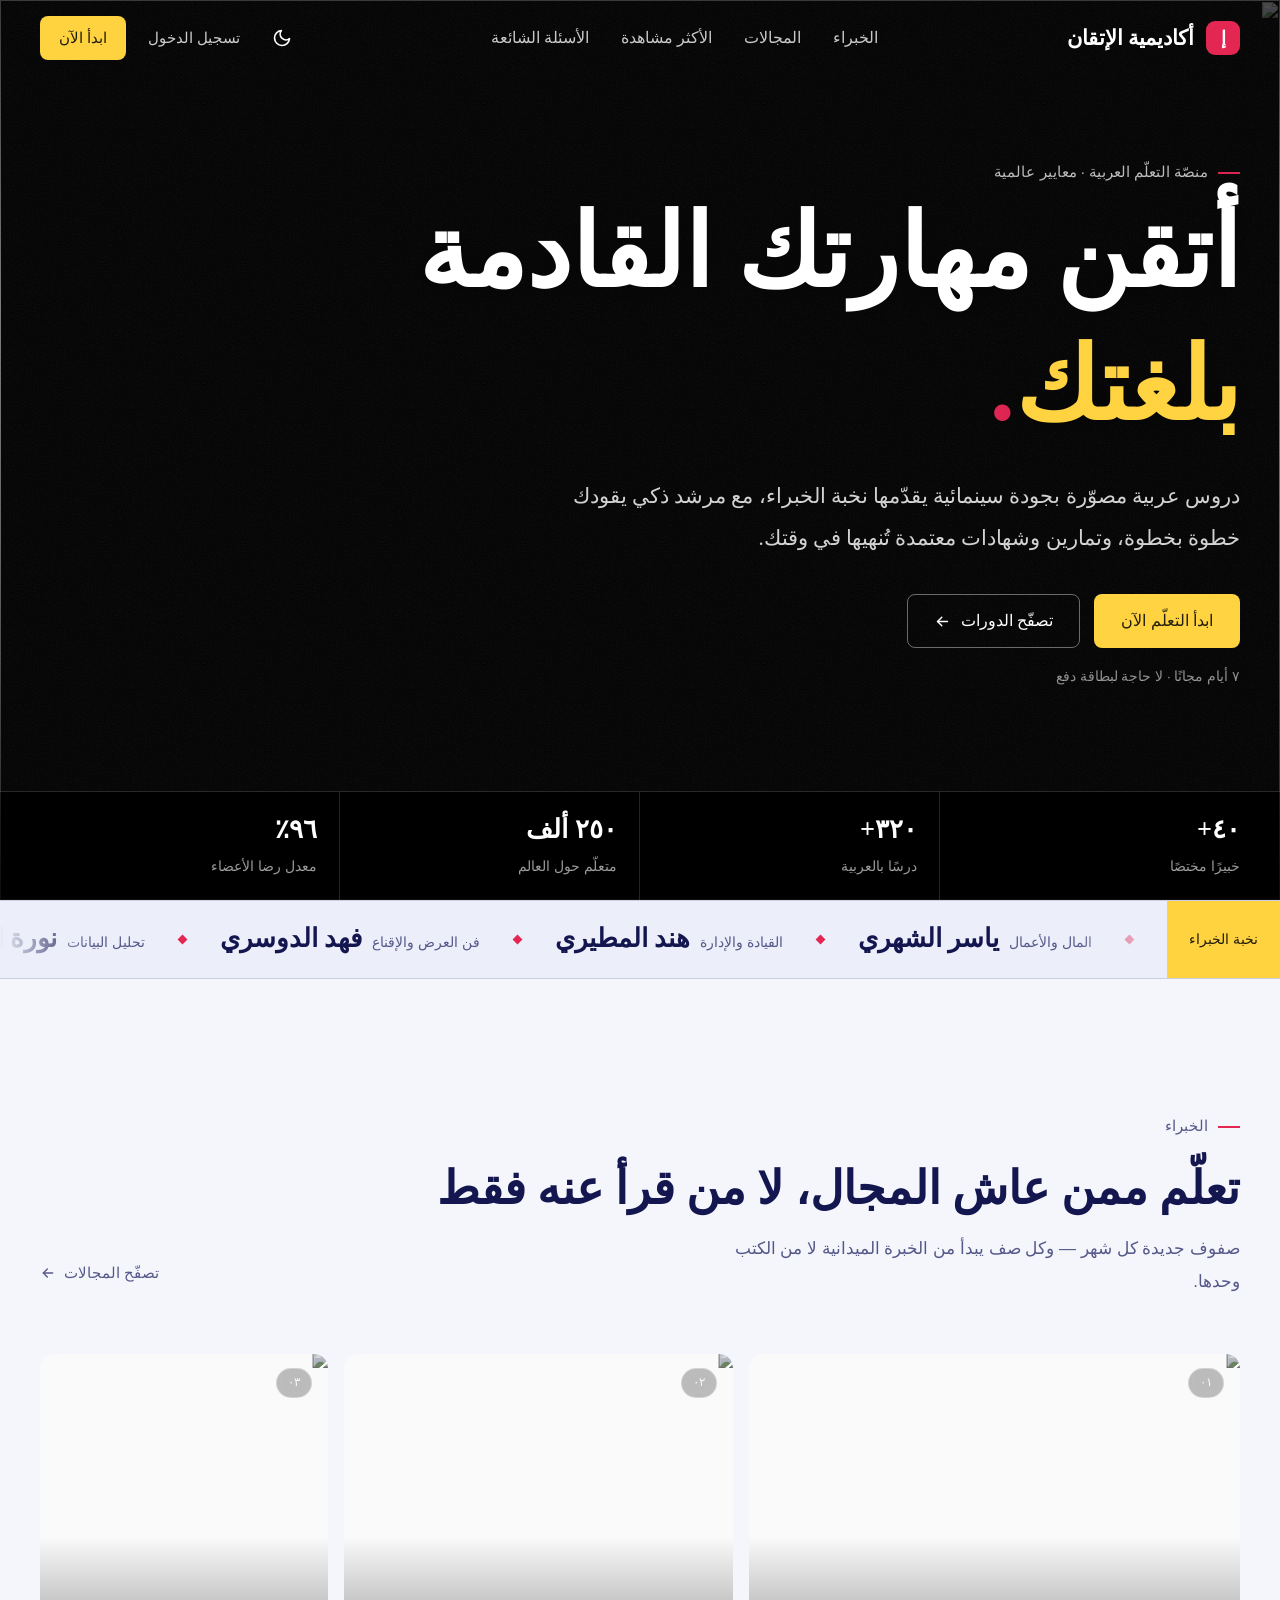
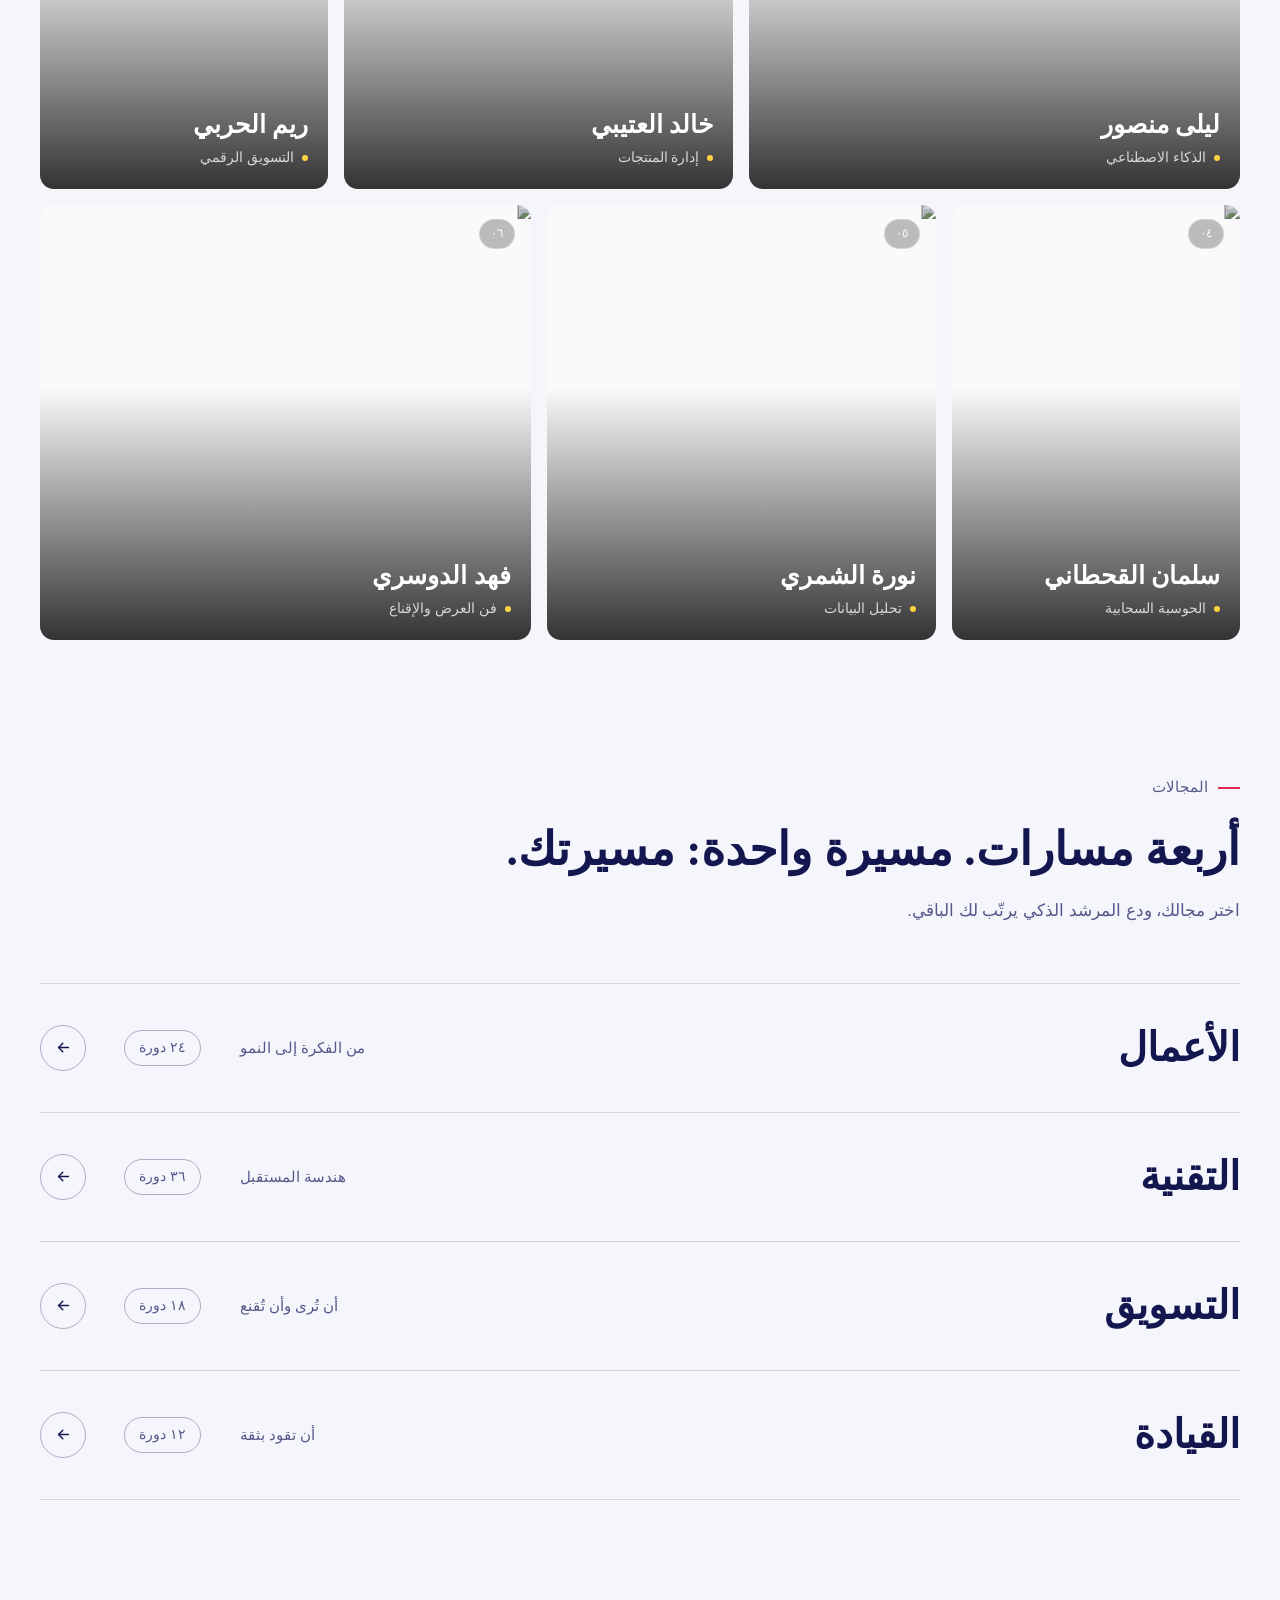
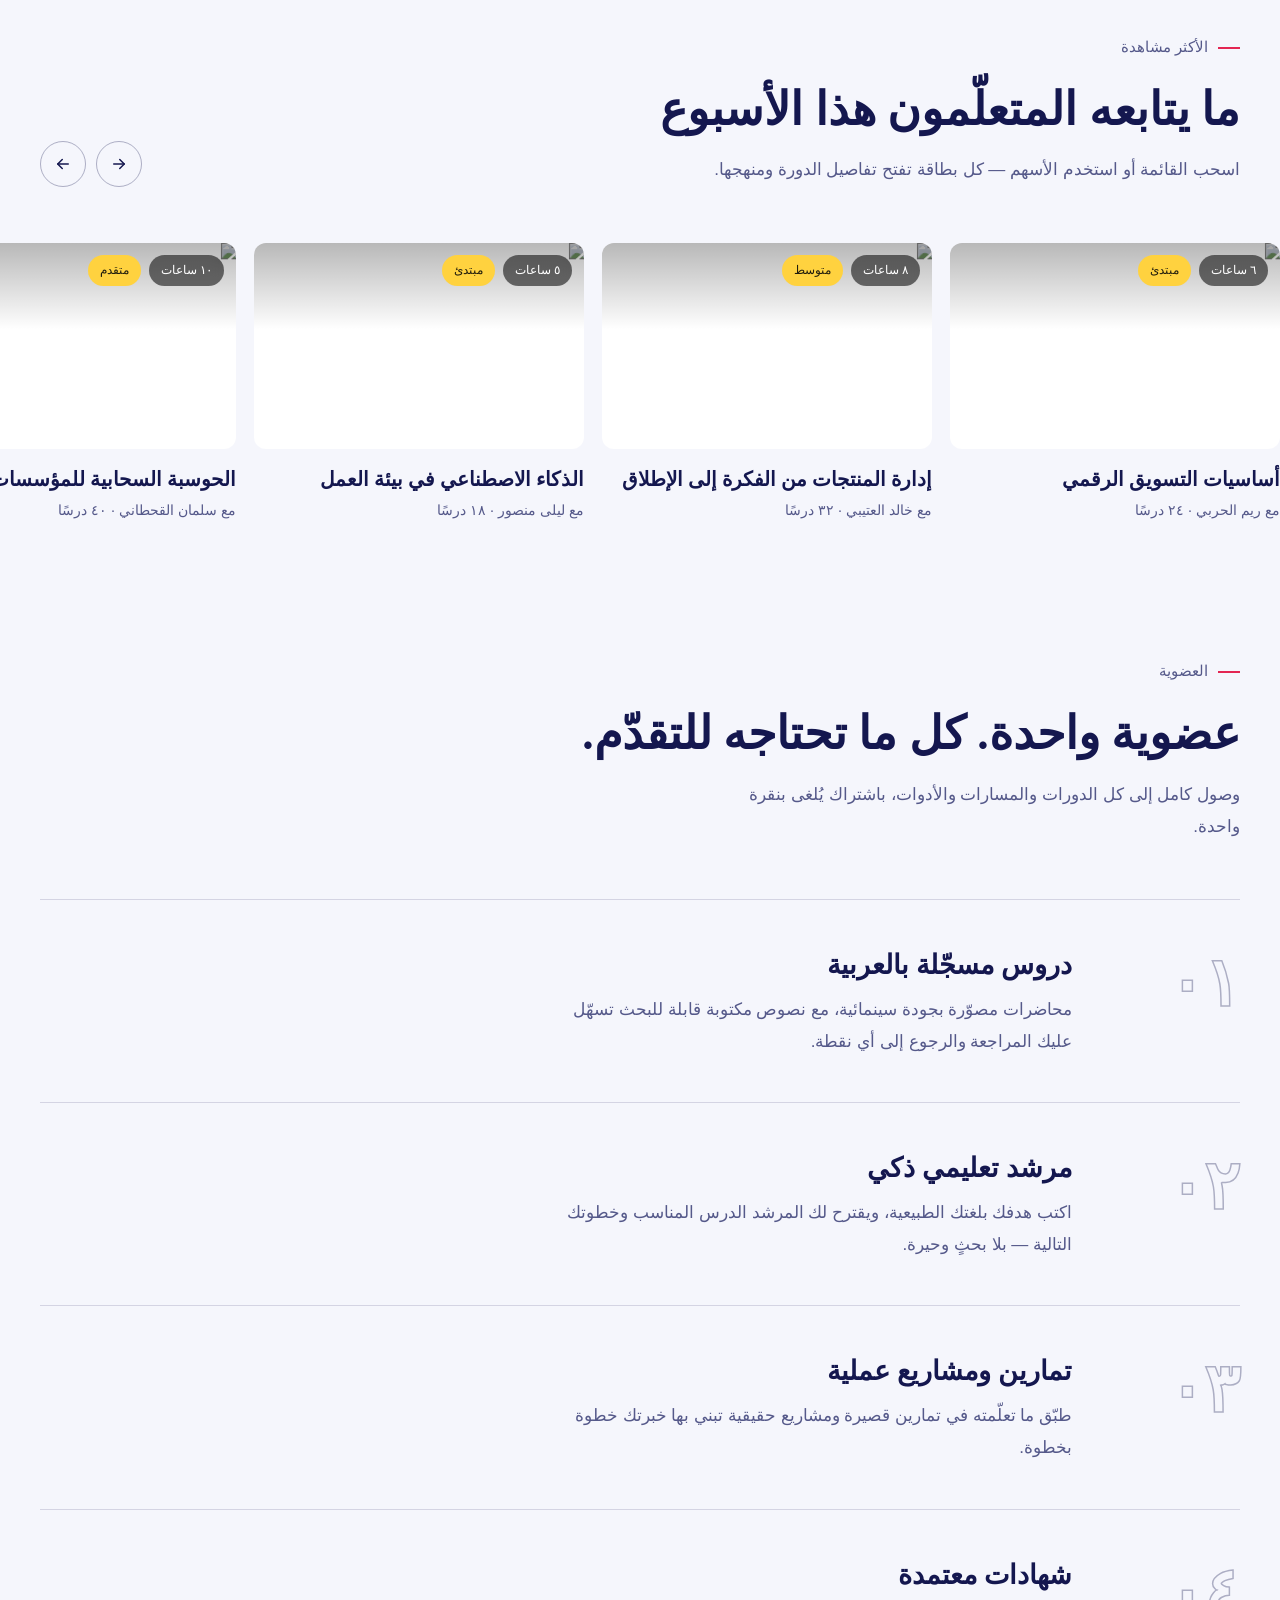
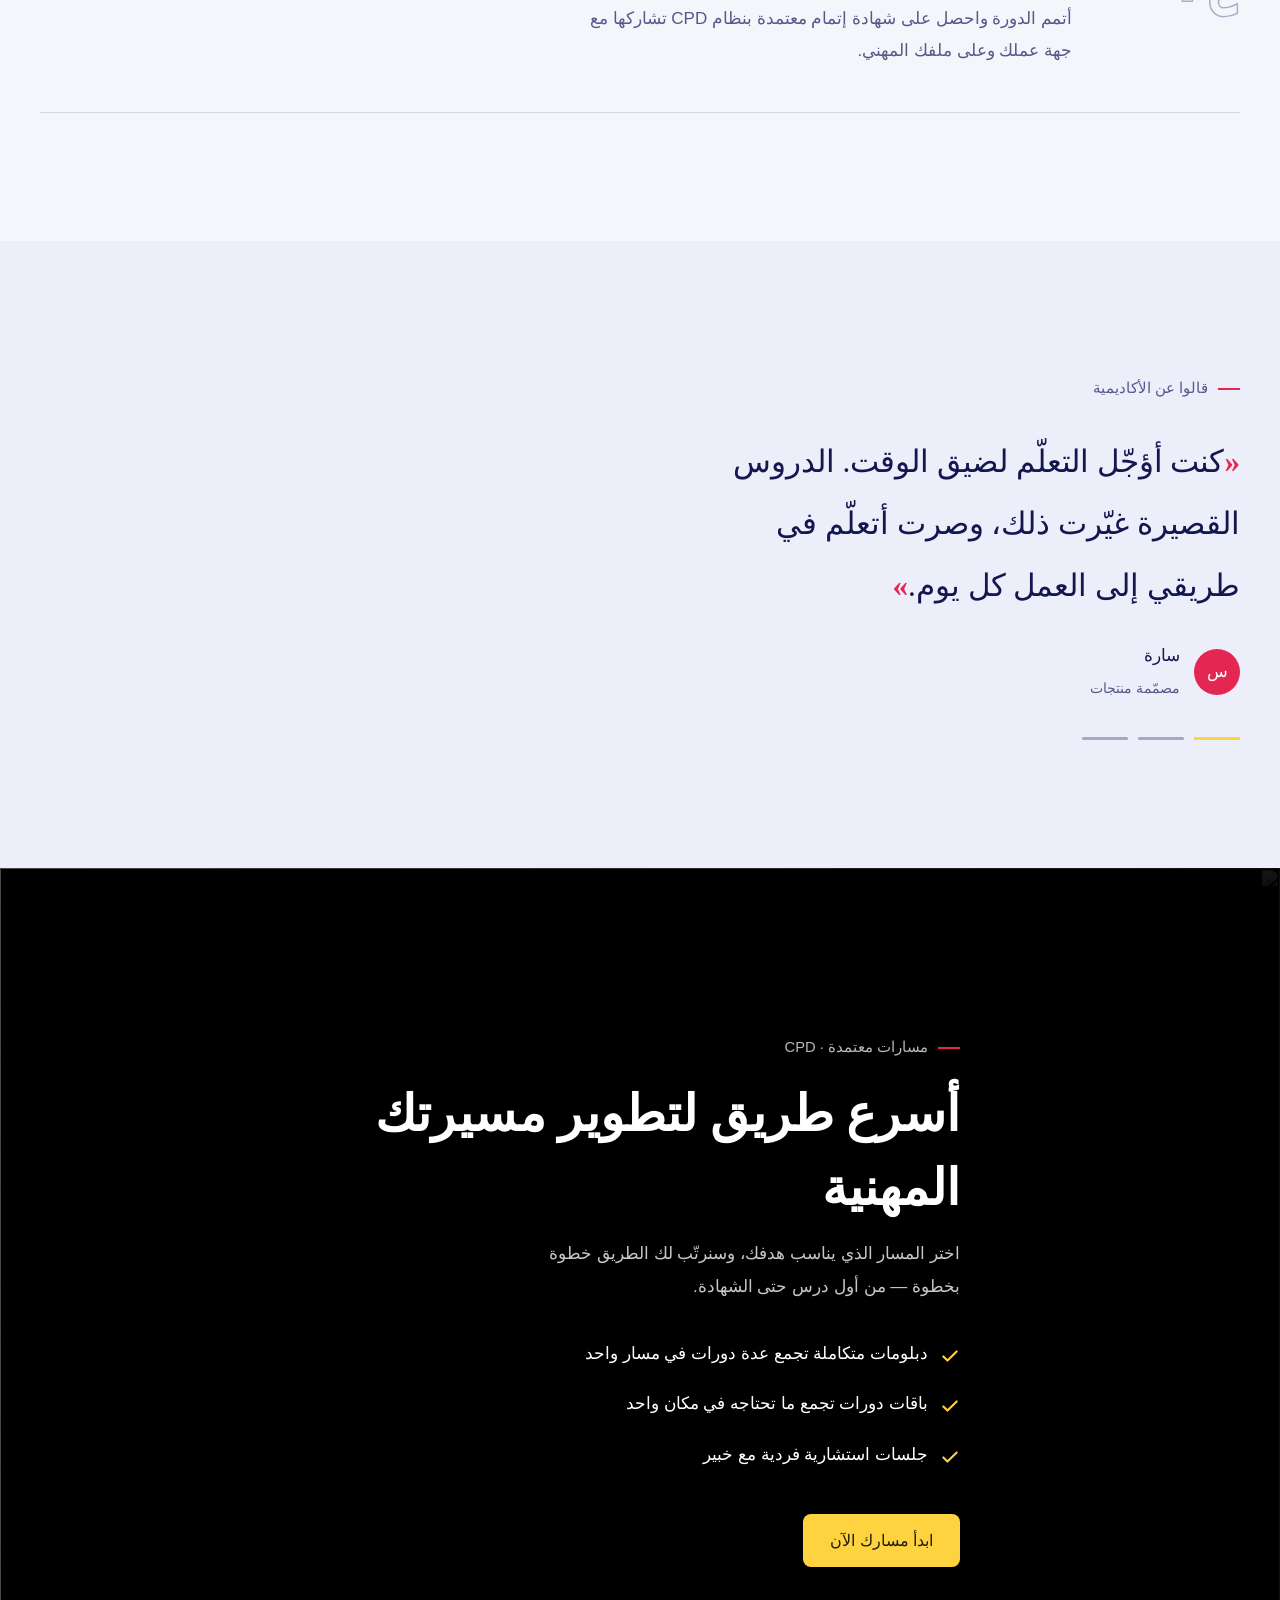
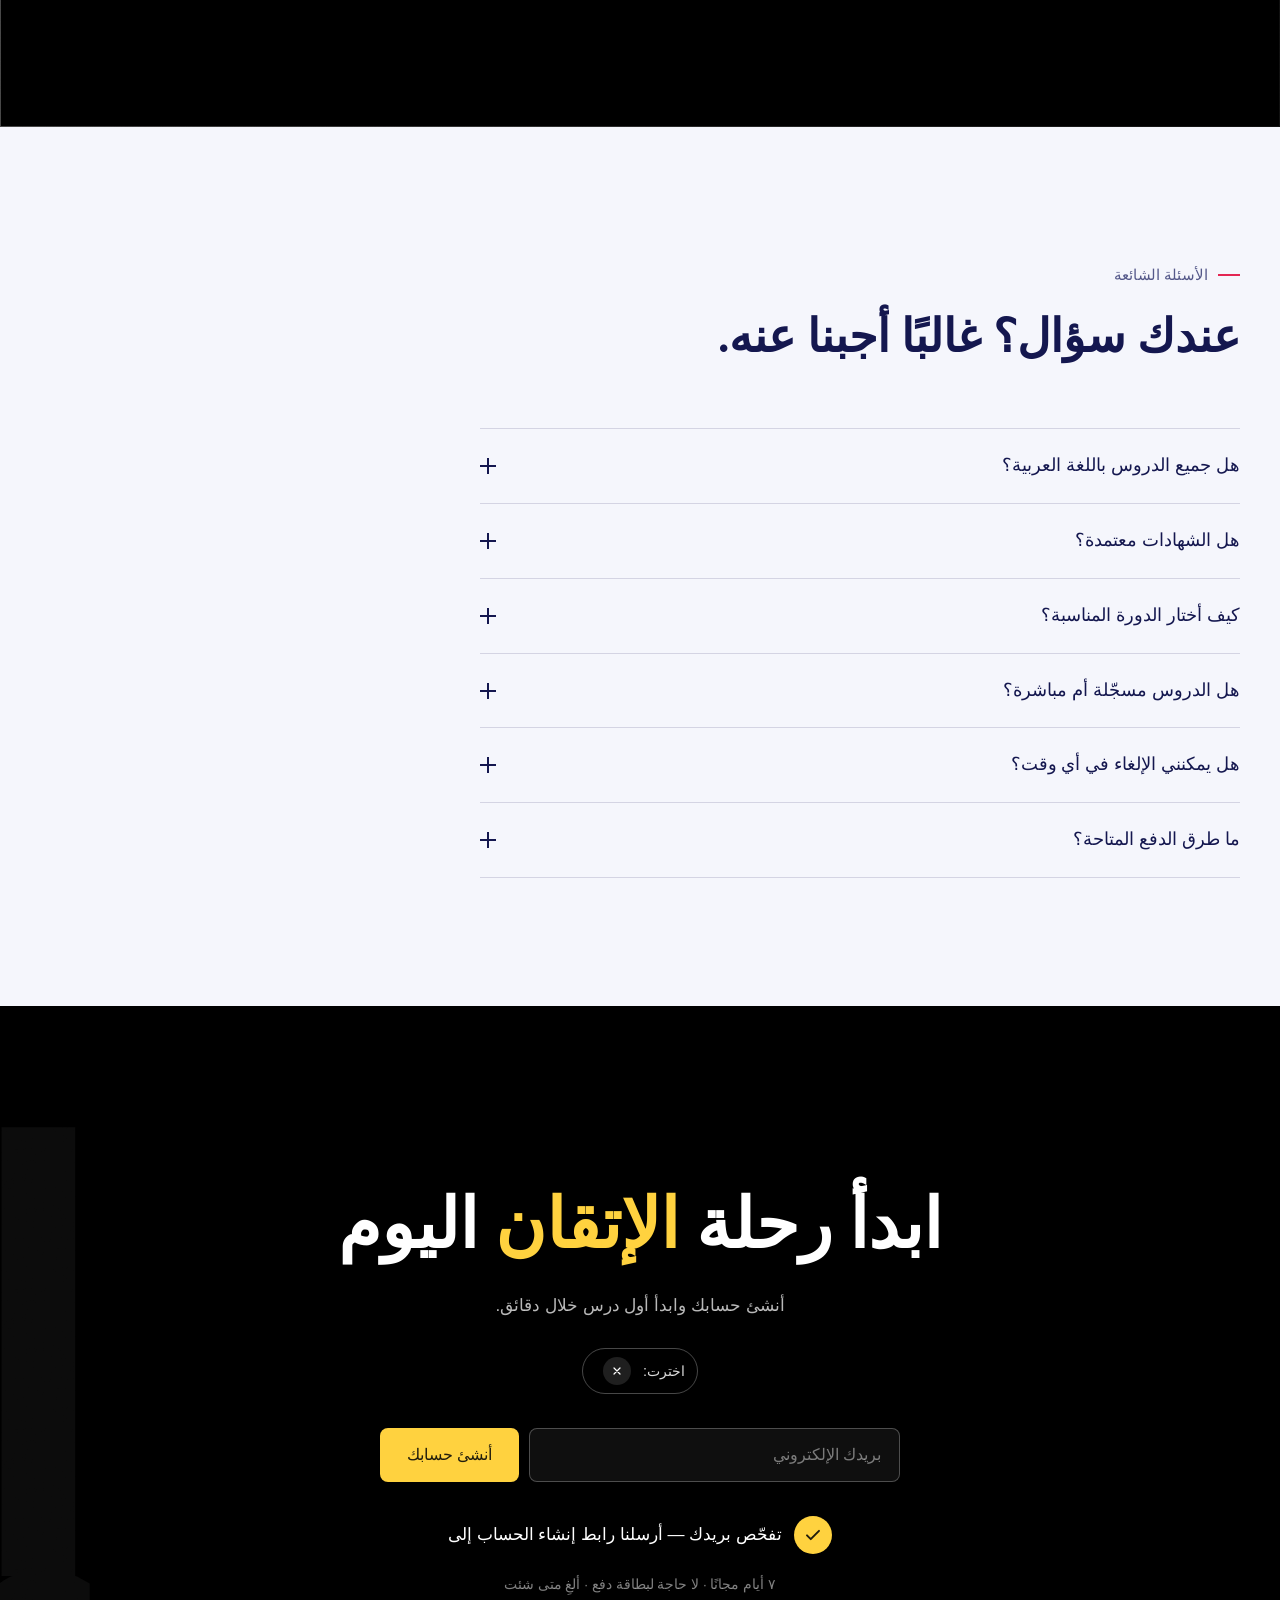
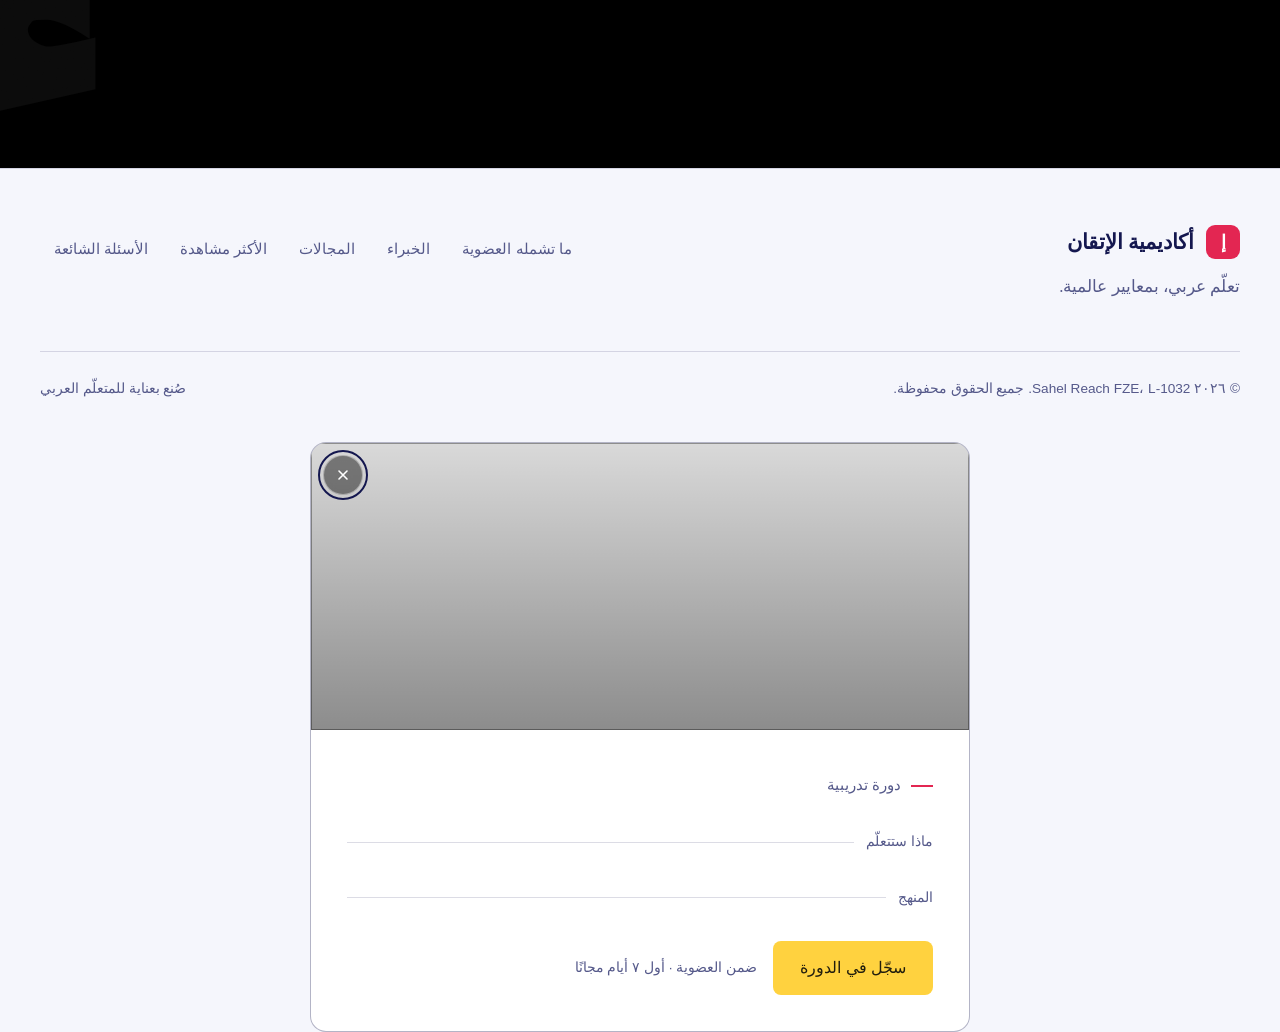
==== commit a56660bf: "Update text from 'بلغك' to 'بلغتك' in hero title" ====
--- a/landing_6/index.html
+++ b/landing_6/index.html
@@ -531,7 +531,7 @@
         <p class="eyebrow">منصّة التعلّم العربية · معايير عالمية</p>
         <h1 id="hero-title">
           <span class="line">أتقن مهارتك القادمة</span>
-          <span class="line"><span class="hl">بلغك</span><span class="pr">.</span></span>
+          <span class="line"><span class="hl">بلغتك</span><span class="pr">.</span></span>
         </h1>
         <p class="hero-sub">دروس عربية مصوّرة بجودة سينمائية يقدّمها نخبة الخبراء، مع مرشد ذكي يقودك خطوة بخطوة، وتمارين وشهادات معتمدة تُنهيها في وقتك.</p>
         <div class="hero-cta">
